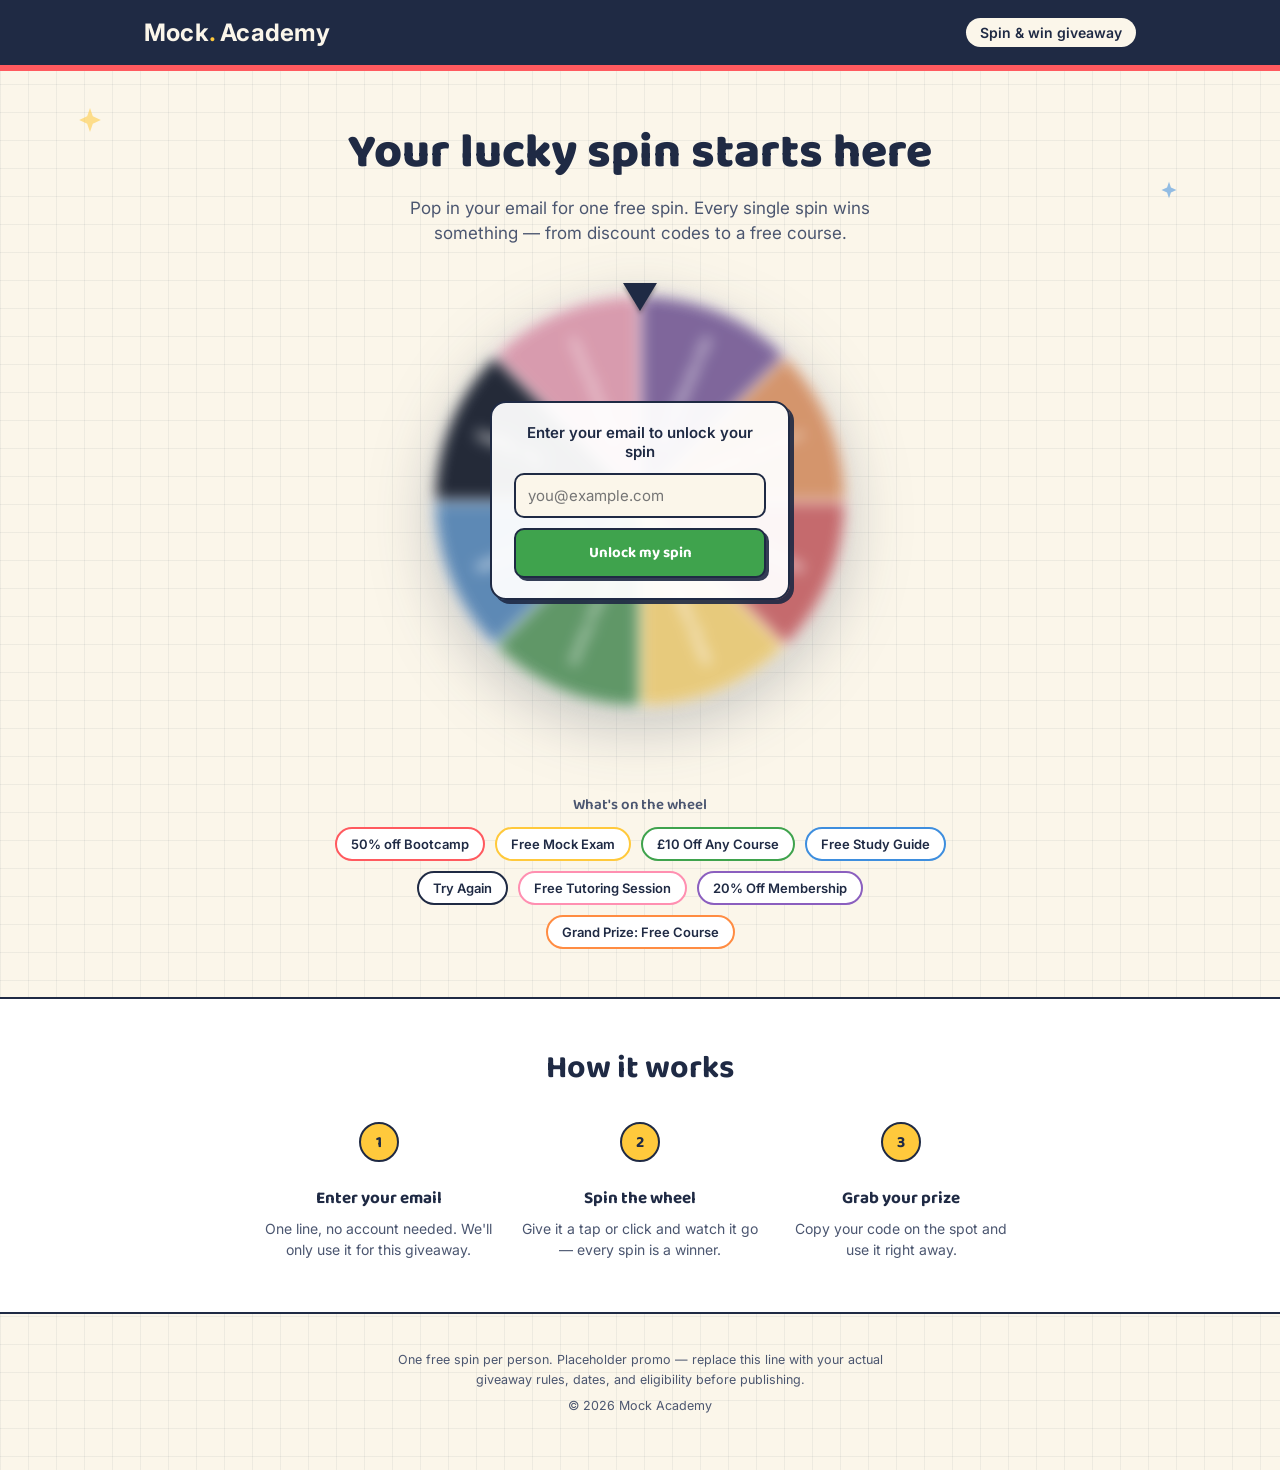
==== index.html @ 48d700a2 "rename" ====
<!DOCTYPE html>
<html lang="en">
<head>
<meta charset="UTF-8">
<meta name="viewport" content="width=device-width, initial-scale=1.0">
<title>Mock Academy — Spin & Win</title>

<!--
  ============================================================
  EDIT ME FIRST — quick customization guide
  ============================================================
  1. PRIZES array (in the <script> near the bottom): change label,
     weight (higher = more likely), and code for each wedge.
     Keep it at 6-10 prizes for a readable wheel.
  2. Colors: edit the CSS variables in :root below.
  3. Copy: header wordmark, hero heading/subheading, "how it
     works" steps, and footer fine print are all plain text —
     find/replace freely.
  4. Lead capture: this page collects an email in-browser only.
     Nothing is sent or saved anywhere yet. To actually receive
     entries, point the "Unlock My Spin" button at a real form
     handler — e.g. a WordPress form plugin (WPForms/Gravity
     Forms), a Zapier/Make webhook, or a Mailchimp/Google Sheets
     integration. Search for "TODO: connect real form handler"
     below.
  5. To embed in WordPress: paste this whole file into a
     "Custom HTML" block, or use it as a full page template.
  ============================================================
-->

<link rel="preconnect" href="https://fonts.googleapis.com">
<link rel="preconnect" href="https://fonts.gstatic.com" crossorigin>
<link href="https://fonts.googleapis.com/css2?family=Baloo+2:wght@500;600;700;800&family=Inter:wght@400;500;600;700&display=swap" rel="stylesheet">

<style>
  :root{
    --paper: #FBF6EA;
    --paper-line: rgba(31,42,68,0.06);
    --ink: #1F2A44;
    --ink-soft: #4B5670;
    --coral: #FF5A5F;
    --yellow: #FFC93C;
    --green: #3FA34D;
    --blue: #3E8EDE;
    --pink: #FF8FB1;
    --purple: #8B5FBF;
    --orange: #FF8C42;
    --teal: #2FB6A5;
    --white: #FFFFFF;
    --shadow-hard: 4px 4px 0 rgba(31,42,68,0.9);
    --radius-lg: 28px;
    --radius-md: 16px;
  }

  *{ box-sizing:border-box; }

  html{ scroll-behavior:smooth; }

  body{
    margin:0;
    font-family:'Inter', sans-serif;
    color:var(--ink);
    background-color:var(--paper);
    background-image:
      linear-gradient(var(--paper-line) 1px, transparent 1px),
      linear-gradient(90deg, var(--paper-line) 1px, transparent 1px);
    background-size: 28px 28px;
    -webkit-font-smoothing:antialiased;
  }

  h1,h2,h3, .display{
    font-family:'Baloo 2', sans-serif;
    margin:0;
    line-height:1.1;
  }

  p{ margin:0; }

  a{ color:inherit; }

  button{ font-family:inherit; cursor:pointer; }

  :focus-visible{
    outline: 3px solid var(--blue);
    outline-offset: 3px;
  }

  .container{
    max-width:1040px;
    margin:0 auto;
    padding:0 24px;
  }

  /* ---------- Header ---------- */
  .site-header{
    background:var(--ink);
    color:var(--paper);
    padding:18px 0;
    border-bottom:6px solid var(--coral);
  }
  .site-header .container{
    display:flex;
    align-items:center;
    justify-content:space-between;
    gap:16px;
    flex-wrap:wrap;
  }
  .wordmark{
    font-size:24px;
    font-weight:700;
    letter-spacing:0.2px;
  }
  .wordmark span{ color:var(--yellow); }
  .tag-pill{
    background:var(--paper);
    color:var(--ink);
    font-size:14px;
    font-weight:600;
    padding:6px 14px;
    border-radius:999px;
  }

  /* ---------- Hero ---------- */
  .hero{
    padding:56px 0 40px;
    text-align:center;
    position:relative;
  }
  .hero h1{
    font-size:clamp(30px, 5vw, 48px);
    font-weight:800;
    max-width:640px;
    margin:0 auto;
  }
  .hero .sub{
    max-width:480px;
    margin:16px auto 0;
    font-size:17px;
    color:var(--ink-soft);
    line-height:1.5;
  }

  .doodle{
    position:absolute;
    opacity:0.55;
    pointer-events:none;
  }
  .doodle.star-1{ top:36px; left:6%; width:26px; }
  .doodle.star-2{ top:110px; right:8%; width:18px; }

  /* ---------- Wheel ---------- */
  .wheel-stage{
    margin:44px auto 0;
    position:relative;
    width:min(420px, 90vw);
  }
  .wheel-wrap{
    position:relative;
    width:100%;
    aspect-ratio:1/1;
    margin:0 auto;
    filter:drop-shadow(0 18px 30px rgba(31,42,68,0.25));
  }
  .wheel-wrap canvas{
    width:100%;
    height:100%;
    display:block;
    border-radius:50%;
    transition:filter 0.35s ease;
  }
  .wheel-wrap.locked canvas{
    filter:blur(7px) saturate(0.55);
  }

  .pointer{
    position:absolute;
    top:-8px;
    left:50%;
    width:0;
    height:0;
    transform:translateX(-50%);
    border-left:17px solid transparent;
    border-right:17px solid transparent;
    border-top:28px solid var(--ink);
    filter:drop-shadow(0 3px 2px rgba(0,0,0,0.3));
    z-index:6;
  }

  .spin-btn{
    position:absolute;
    top:50%;
    left:50%;
    transform:translate(-50%,-50%);
    width:84px;
    height:84px;
    border-radius:50%;
    background:var(--coral);
    color:var(--white);
    border:4px solid var(--paper);
    box-shadow:0 0 0 3px var(--ink);
    font-family:'Baloo 2', sans-serif;
    font-weight:700;
    font-size:17px;
    letter-spacing:0.4px;
    display:none;
    align-items:center;
    justify-content:center;
    z-index:4;
    transition:transform 0.15s ease, background 0.15s ease;
  }
  .spin-btn.visible{ display:flex; }
  .spin-btn:hover:not(:disabled){ transform:translate(-50%,-50%) scale(1.05); }
  .spin-btn:active:not(:disabled){ transform:translate(-50%,-50%) scale(0.96); }
  .spin-btn:disabled{ background:var(--ink-soft); cursor:not-allowed; }

  .gate-overlay{
    position:absolute;
    inset:0;
    display:flex;
    align-items:center;
    justify-content:center;
    z-index:5;
  }
  .gate-card{
    background:rgba(255,255,255,0.94);
    border:2px solid var(--ink);
    border-radius:var(--radius-md);
    box-shadow:var(--shadow-hard);
    padding:20px 22px;
    width:min(300px, 78%);
    text-align:center;
  }
  .gate-card p{
    font-size:15px;
    font-weight:600;
    margin-bottom:12px;
  }
  .gate-form{
    display:flex;
    flex-direction:column;
    gap:10px;
  }
  .gate-form input{
    font-family:'Inter', sans-serif;
    font-size:15px;
    padding:11px 12px;
    border-radius:10px;
    border:2px solid var(--ink);
    background:var(--paper);
  }
  .gate-form button{
    font-family:'Baloo 2', sans-serif;
    font-size:15px;
    font-weight:700;
    padding:11px 12px;
    border-radius:10px;
    border:2px solid var(--ink);
    background:var(--green);
    color:var(--white);
    box-shadow:3px 3px 0 rgba(31,42,68,0.9);
    transition:transform 0.12s ease;
  }
  .gate-form button:hover{ transform:translateY(-1px); }
  .gate-form button:active{ transform:translateY(1px); box-shadow:1px 1px 0 rgba(31,42,68,0.9); }
  .gate-error{
    color:var(--coral);
    font-size:13px;
    font-weight:600;
    margin-top:8px;
  }

  .spin-hint{
    text-align:center;
    margin-top:18px;
    font-size:14px;
    color:var(--ink-soft);
    min-height:20px;
  }

  /* ---------- Prize chips ---------- */
  .prizes-preview{
    padding:8px 0 48px;
    text-align:center;
  }
  .prizes-preview h3{
    font-size:15px;
    font-weight:600;
    color:var(--ink-soft);
    margin-bottom:14px;
  }
  .chip-row{
    display:flex;
    flex-wrap:wrap;
    gap:10px;
    justify-content:center;
    max-width:640px;
    margin:0 auto;
  }
  .chip{
    font-size:13px;
    font-weight:600;
    padding:7px 14px;
    border-radius:999px;
    border:2px solid var(--ink);
    background:var(--white);
  }

  /* ---------- How it works ---------- */
  .how{
    background:var(--white);
    border-top:2px solid var(--ink);
    border-bottom:2px solid var(--ink);
    padding:52px 0;
  }
  .how h2{
    text-align:center;
    font-size:clamp(24px,3.4vw,32px);
    margin-bottom:36px;
  }
  .steps{
    list-style:none;
    margin:0 auto;
    padding:0;
    max-width:760px;
    display:grid;
    grid-template-columns:repeat(3, 1fr);
    gap:24px;
  }
  .steps li{
    text-align:center;
  }
  .step-num{
    width:40px;
    height:40px;
    border-radius:50%;
    background:var(--yellow);
    border:2px solid var(--ink);
    display:flex;
    align-items:center;
    justify-content:center;
    font-family:'Baloo 2', sans-serif;
    font-weight:700;
    margin:0 auto 12px;
  }
  .steps h4{
    font-family:'Baloo 2', sans-serif;
    font-size:17px;
    margin-bottom:6px;
  }
  .steps p{
    font-size:14px;
    color:var(--ink-soft);
    line-height:1.5;
  }

  /* ---------- Footer ---------- */
  footer{
    padding:36px 0 48px;
    text-align:center;
  }
  footer p{
    font-size:12.5px;
    color:var(--ink-soft);
    max-width:520px;
    margin:0 auto 6px;
    line-height:1.6;
  }

  /* ---------- Result modal ---------- */
  .modal-overlay{
    position:fixed;
    inset:0;
    background:rgba(31,42,68,0.55);
    backdrop-filter:blur(3px);
    display:none;
    align-items:center;
    justify-content:center;
    z-index:50;
    padding:20px;
  }
  .modal-overlay.open{ display:flex; }
  .modal-card{
    position:relative;
    background:var(--paper);
    border:2px solid var(--ink);
    border-radius:var(--radius-lg);
    box-shadow:var(--shadow-hard);
    max-width:380px;
    width:100%;
    padding:32px 26px 28px;
    text-align:center;
    overflow:hidden;
  }
  .modal-close{
    position:absolute;
    top:12px;
    right:14px;
    background:none;
    border:none;
    font-size:20px;
    font-weight:700;
    color:var(--ink-soft);
    line-height:1;
    padding:4px;
  }
  .modal-kicker{
    font-size:14px;
    font-weight:600;
    color:var(--ink-soft);
    margin-bottom:6px;
  }
  .modal-card h3{
    font-size:26px;
    margin-bottom:14px;
  }
  .ticket{
    border:2px dashed var(--ink);
    border-radius:12px;
    padding:12px 10px;
    margin:0 auto 18px;
    background:var(--white);
    max-width:220px;
  }
  .ticket .code{
    font-family:'Baloo 2', sans-serif;
    font-size:20px;
    font-weight:700;
    letter-spacing:1px;
  }
  .modal-cta{
    font-family:'Baloo 2', sans-serif;
    font-weight:700;
    font-size:15px;
    padding:12px 20px;
    border-radius:10px;
    border:2px solid var(--ink);
    background:var(--coral);
    color:var(--white);
    box-shadow:3px 3px 0 rgba(31,42,68,0.9);
    width:100%;
  }
  .modal-cta:active{ transform:translateY(1px); box-shadow:1px 1px 0 rgba(31,42,68,0.9); }
  .modal-fine{
    font-size:12px;
    color:var(--ink-soft);
    margin-top:12px;
    line-height:1.5;
  }
  #confettiCanvas{
    position:absolute;
    inset:0;
    pointer-events:none;
  }

  @media (max-width:560px){
    .steps{ grid-template-columns:1fr; gap:26px; }
  }

  @media (prefers-reduced-motion: reduce){
    html{ scroll-behavior:auto; }
  }
</style>
</head>
<body>

<header class="site-header">
  <div class="container">
    <div class="wordmark">Mock<span>.</span> Academy</div>
    <div class="tag-pill">Spin &amp; win giveaway</div>
  </div>
</header>

<main>
  <section class="hero">
    <svg class="doodle star-1" viewBox="0 0 24 24" fill="none"><path d="M12 1l2.6 7.6L22 12l-7.4 3.4L12 23l-2.6-7.6L2 12l7.4-3.4L12 1z" fill="#FFC93C"/></svg>
    <svg class="doodle star-2" viewBox="0 0 24 24" fill="none"><path d="M12 1l2.6 7.6L22 12l-7.4 3.4L12 23l-2.6-7.6L2 12l7.4-3.4L12 1z" fill="#3E8EDE"/></svg>

    <div class="container">
      <h1>Your lucky spin starts here</h1>
      <p class="sub">Pop in your email for one free spin. Every single spin wins something — from discount codes to a free course.</p>

      <div class="wheel-stage">
        <div class="wheel-wrap locked" id="wheelWrap">
          <canvas id="wheel" aria-label="Prize wheel"></canvas>
          <div class="pointer" aria-hidden="true"></div>
          <button class="spin-btn" id="spinBtn" disabled>Spin</button>

          <div class="gate-overlay" id="gateOverlay">
            <div class="gate-card">
              <p>Enter your email to unlock your spin</p>
              <div class="gate-form">
                <label for="emailInput" class="sr-only" style="position:absolute;left:-9999px;">Email address</label>
                <input id="emailInput" type="email" placeholder="you@example.com" autocomplete="email">
                <button id="unlockBtn" type="button">Unlock my spin</button>
              </div>
              <p class="gate-error" id="gateError" hidden>Please enter a valid email address.</p>
            </div>
          </div>
        </div>
        <p class="spin-hint" id="spinHint"></p>
      </div>
    </div>
  </section>

  <section class="prizes-preview">
    <div class="container">
      <h3>What's on the wheel</h3>
      <div class="chip-row" id="chipRow"></div>
    </div>
  </section>

  <section class="how">
    <div class="container">
      <h2>How it works</h2>
      <ol class="steps">
        <li>
          <div class="step-num">1</div>
          <h4>Enter your email</h4>
          <p>One line, no account needed. We'll only use it for this giveaway.</p>
        </li>
        <li>
          <div class="step-num">2</div>
          <h4>Spin the wheel</h4>
          <p>Give it a tap or click and watch it go — every spin is a winner.</p>
        </li>
        <li>
          <div class="step-num">3</div>
          <h4>Grab your prize</h4>
          <p>Copy your code on the spot and use it right away.</p>
        </li>
      </ol>
    </div>
  </section>

  <footer>
    <p>One free spin per person. Placeholder promo — replace this line with your actual giveaway rules, dates, and eligibility before publishing.</p>
    <p>&copy; <span id="year"></span> Mock Academy</p>
  </footer>
</main>

<div class="modal-overlay" id="modalOverlay">
  <div class="modal-card">
    <canvas id="confettiCanvas"></canvas>
    <button class="modal-close" id="modalClose" aria-label="Close">&times;</button>
    <p class="modal-kicker" id="modalKicker">You landed on</p>
    <h3 id="modalPrize">Prize name</h3>
    <div class="ticket" id="ticket">
      <div class="code" id="modalCode">CODE</div>
    </div>
    <button class="modal-cta" id="modalCta">Copy my code</button>
    <p class="modal-fine">This is a demo page — codes aren't emailed anywhere yet. Connect the form to your real system to fulfill prizes.</p>
  </div>
</div>

<script>
(function(){
  "use strict";

  /* ============================================================
     PRIZE CONFIG — edit labels / weight (higher = more common) / code
     ============================================================ */
  var PRIZES = [
    { label:"50% off Bootcamp", weight:2,  code:"MOCK50",  color:"#FF5A5F" },
    { label:"Free Mock Exam",   weight:6,  code:"MOCKEXAM",color:"#FFC93C" },
    { label:"£10 Off Any Course", weight:6, code:"MOCK10", color:"#3FA34D" },
    { label:"Free Study Guide", weight:8,  code:"MOCKGUIDE",color:"#3E8EDE" },
    { label:"Try Again",        weight:10, code:null,      color:"#1F2A44" },
    { label:"Free Tutoring Session", weight:3, code:"MOCKTUTOR", color:"#FF8FB1" },
    { label:"20% Off Membership", weight:6, code:"MOCK20", color:"#8B5FBF" },
    { label:"Grand Prize: Free Course", weight:1, code:"MOCKGRAND", color:"#FF8C42" }
  ];

  var wheelWrap = document.getElementById('wheelWrap');
  var canvas = document.getElementById('wheel');
  var ctx = canvas.getContext('2d');
  var spinBtn = document.getElementById('spinBtn');
  var gateOverlay = document.getElementById('gateOverlay');
  var emailInput = document.getElementById('emailInput');
  var unlockBtn = document.getElementById('unlockBtn');
  var gateError = document.getElementById('gateError');
  var spinHint = document.getElementById('spinHint');
  var chipRow = document.getElementById('chipRow');
  var modalOverlay = document.getElementById('modalOverlay');
  var modalPrize = document.getElementById('modalPrize');
  var modalKicker = document.getElementById('modalKicker');
  var modalCode = document.getElementById('modalCode');
  var ticket = document.getElementById('ticket');
  var modalCta = document.getElementById('modalCta');
  var modalClose = document.getElementById('modalClose');
  var confettiCanvas = document.getElementById('confettiCanvas');
  var confettiCtx = confettiCanvas.getContext('2d');

  document.getElementById('year').textContent = new Date().getFullYear();

  var reduceMotion = window.matchMedia('(prefers-reduced-motion: reduce)').matches;

  var dpr = Math.max(1, window.devicePixelRatio || 1);
  var displaySize = 400;
  var rotation = 0;         // ever-increasing, radians
  var hasSpun = false;
  var spinning = false;

  /* ---------- prize chips ---------- */
  PRIZES.forEach(function(p){
    var chip = document.createElement('span');
    chip.className = 'chip';
    chip.style.borderColor = p.color;
    chip.textContent = p.label;
    chipRow.appendChild(chip);
  });

  /* ---------- canvas sizing ---------- */
  function resizeCanvas(){
    displaySize = wheelWrap.clientWidth || 400;
    canvas.width = displaySize * dpr;
    canvas.height = displaySize * dpr;
    ctx.setTransform(dpr, 0, 0, dpr, 0, 0);
    drawWheel(rotation);
  }

  var resizeTimer;
  window.addEventListener('resize', function(){
    clearTimeout(resizeTimer);
    resizeTimer = setTimeout(resizeCanvas, 120);
  });

  /* ---------- fit text to segment ---------- */
  function fitFontSize(text, maxWidth, baseSize){
    var size = baseSize;
    ctx.font = "700 " + size + "px 'Baloo 2', sans-serif";
    while (ctx.measureText(text).width > maxWidth && size > 10){
      size -= 1;
      ctx.font = "700 " + size + "px 'Baloo 2', sans-serif";
    }
    return size;
  }

  /* ---------- draw wheel ---------- */
  function drawWheel(rot){
    var cx = displaySize / 2;
    var cy = displaySize / 2;
    var radius = displaySize / 2 - 4;
    var segAngle = (Math.PI * 2) / PRIZES.length;

    ctx.clearRect(0, 0, displaySize, displaySize);
    ctx.save();
    ctx.translate(cx, cy);
    ctx.rotate(rot);

    PRIZES.forEach(function(p, i){
      var start = i * segAngle;
      var end = start + segAngle;

      ctx.beginPath();
      ctx.moveTo(0, 0);
      ctx.arc(0, 0, radius, start, end);
      ctx.closePath();
      ctx.fillStyle = p.color;
      ctx.fill();
      ctx.strokeStyle = 'rgba(255,255,255,0.92)';
      ctx.lineWidth = 3;
      ctx.stroke();

      ctx.save();
      ctx.rotate(start + segAngle / 2);
      ctx.textAlign = 'right';
      ctx.textBaseline = 'middle';
      ctx.fillStyle = '#FFFFFF';
      var maxW = radius * 0.6;
      var fontSize = fitFontSize(p.label, maxW, 16);
      ctx.font = "700 " + fontSize + "px 'Baloo 2', sans-serif";
      ctx.fillText(p.label, radius * 0.86, 0);
      ctx.restore();
    });

    ctx.restore();
  }

  /* ---------- angle helpers ---------- */
  function normalizeAngle(a){
    var twoPi = Math.PI * 2;
    return ((a % twoPi) + twoPi) % twoPi;
  }

  function pickWeightedIndex(){
    var total = PRIZES.reduce(function(sum, p){ return sum + p.weight; }, 0);
    var r = Math.random() * total;
    var acc = 0;
    for (var i = 0; i < PRIZES.length; i++){
      acc += PRIZES[i].weight;
      if (r <= acc) return i;
    }
    return PRIZES.length - 1;
  }

  function easeOutQuint(t){
    return 1 - Math.pow(1 - t, 5);
  }

  /* ---------- spin ---------- */
  function spin(){
    if (spinning || hasSpun) return;
    spinning = true;

    var targetIndex = pickWeightedIndex();
    var segAngle = (Math.PI * 2) / PRIZES.length;
    var jitter = (Math.random() - 0.5) * segAngle * 0.6;
    var desired = normalizeAngle(-Math.PI / 2 - (targetIndex + 0.5) * segAngle + jitter);
    var currentMod = normalizeAngle(rotation);
    var delta = normalizeAngle(desired - currentMod);
    var extraSpins = 6 + Math.floor(Math.random() * 3);
    var totalDelta = delta + extraSpins * Math.PI * 2;

    var startRotation = rotation;
    var endRotation = rotation + totalDelta;
    var duration = reduceMotion ? 400 : 5200;
    var startTime = null;

    function frame(ts){
      if (startTime === null) startTime = ts;
      var elapsed = ts - startTime;
      var t = Math.min(1, elapsed / duration);
      var eased = easeOutQuint(t);
      rotation = startRotation + (endRotation - startRotation) * eased;
      drawWheel(rotation);
      if (t < 1){
        requestAnimationFrame(frame);
      } else {
        rotation = endRotation;
        drawWheel(rotation);
        spinning = false;
        hasSpun = true;
        onSpinComplete(PRIZES[targetIndex]);
      }
    }
    requestAnimationFrame(frame);
  }

  spinBtn.addEventListener('click', spin);

  /* ---------- email gate ----------
     TODO: connect real form handler.
     Swap the code below for a real submit to your WordPress form
     plugin, Zapier/Make webhook, or email tool. Right now this
     only checks the format and unlocks the wheel — it does not
     store or send the email anywhere. */
  function isValidEmail(value){
    return /^[^\s@]+@[^\s@]+\.[^\s@]+$/.test(value);
  }

  unlockBtn.addEventListener('click', function(){
    var value = emailInput.value.trim();
    if (!isValidEmail(value)){
      gateError.hidden = false;
      emailInput.focus();
      return;
    }
    gateError.hidden = true;
    gateOverlay.style.transition = 'opacity 0.3s ease';
    gateOverlay.style.opacity = '0';
    setTimeout(function(){ gateOverlay.style.display = 'none'; }, 300);
    wheelWrap.classList.remove('locked');
    spinBtn.disabled = false;
    spinBtn.classList.add('visible');
    spinHint.textContent = 'Tap the wheel to spin!';
  });

  emailInput.addEventListener('keydown', function(e){
    if (e.key === 'Enter') unlockBtn.click();
  });

  /* ---------- result modal ---------- */
  function onSpinComplete(prize){
    var isWin = !!prize.code;
    modalKicker.textContent = isWin ? "You landed on" : "So close!";
    modalPrize.textContent = prize.label;

    if (isWin){
      ticket.style.display = 'block';
      modalCode.textContent = prize.code;
      modalCta.textContent = 'Copy my code';
      modalCta.onclick = function(){
        if (navigator.clipboard){
          navigator.clipboard.writeText(prize.code).then(function(){
            modalCta.textContent = 'Copied!';
            setTimeout(function(){ modalCta.textContent = 'Copy my code'; }, 1600);
          });
        }
      };
    } else {
      ticket.style.display = 'none';
      modalCta.textContent = 'Okay, got it';
      modalCta.onclick = closeModal;
    }

    modalOverlay.classList.add('open');
    spinHint.textContent = "You've used your free spin. Thanks for playing!";
    if (isWin && !reduceMotion) launchConfetti();
  }

  function closeModal(){
    modalOverlay.classList.remove('open');
  }
  modalClose.addEventListener('click', closeModal);
  modalOverlay.addEventListener('click', function(e){
    if (e.target === modalOverlay) closeModal();
  });
  document.addEventListener('keydown', function(e){
    if (e.key === 'Escape') closeModal();
  });

  /* ---------- confetti ---------- */
  function launchConfetti(){
    var rect = modalOverlay.querySelector('.modal-card').getBoundingClientRect();
    confettiCanvas.width = rect.width * dpr;
    confettiCanvas.height = rect.height * dpr;
    confettiCanvas.style.width = rect.width + 'px';
    confettiCanvas.style.height = rect.height + 'px';
    confettiCtx.setTransform(dpr, 0, 0, dpr, 0, 0);

    var colors = ['#FF5A5F', '#FFC93C', '#3FA34D', '#3E8EDE', '#8B5FBF'];
    var particles = [];
    var count = 60;
    for (var i = 0; i < count; i++){
      particles.push({
        x: rect.width / 2,
        y: 20,
        vx: (Math.random() - 0.5) * 6,
        vy: Math.random() * -4 - 2,
        size: Math.random() * 6 + 4,
        color: colors[Math.floor(Math.random() * colors.length)],
        rotation: Math.random() * Math.PI * 2,
        vr: (Math.random() - 0.5) * 0.3,
        gravity: 0.15 + Math.random() * 0.08
      });
    }

    var start = null;
    var confettiDuration = 1600;
    function frame(ts){
      if (start === null) start = ts;
      var elapsed = ts - start;
      confettiCtx.clearRect(0, 0, rect.width, rect.height);
      particles.forEach(function(p){
        p.vy += p.gravity;
        p.x += p.vx;
        p.y += p.vy;
        p.rotation += p.vr;
        confettiCtx.save();
        confettiCtx.translate(p.x, p.y);
        confettiCtx.rotate(p.rotation);
        confettiCtx.fillStyle = p.color;
        confettiCtx.fillRect(-p.size / 2, -p.size / 2, p.size, p.size * 0.6);
        confettiCtx.restore();
      });
      if (elapsed < confettiDuration){
        requestAnimationFrame(frame);
      } else {
        confettiCtx.clearRect(0, 0, rect.width, rect.height);
      }
    }
    requestAnimationFrame(frame);
  }

  /* ---------- init ---------- */
  resizeCanvas();
})();
</script>

</body>
</html>
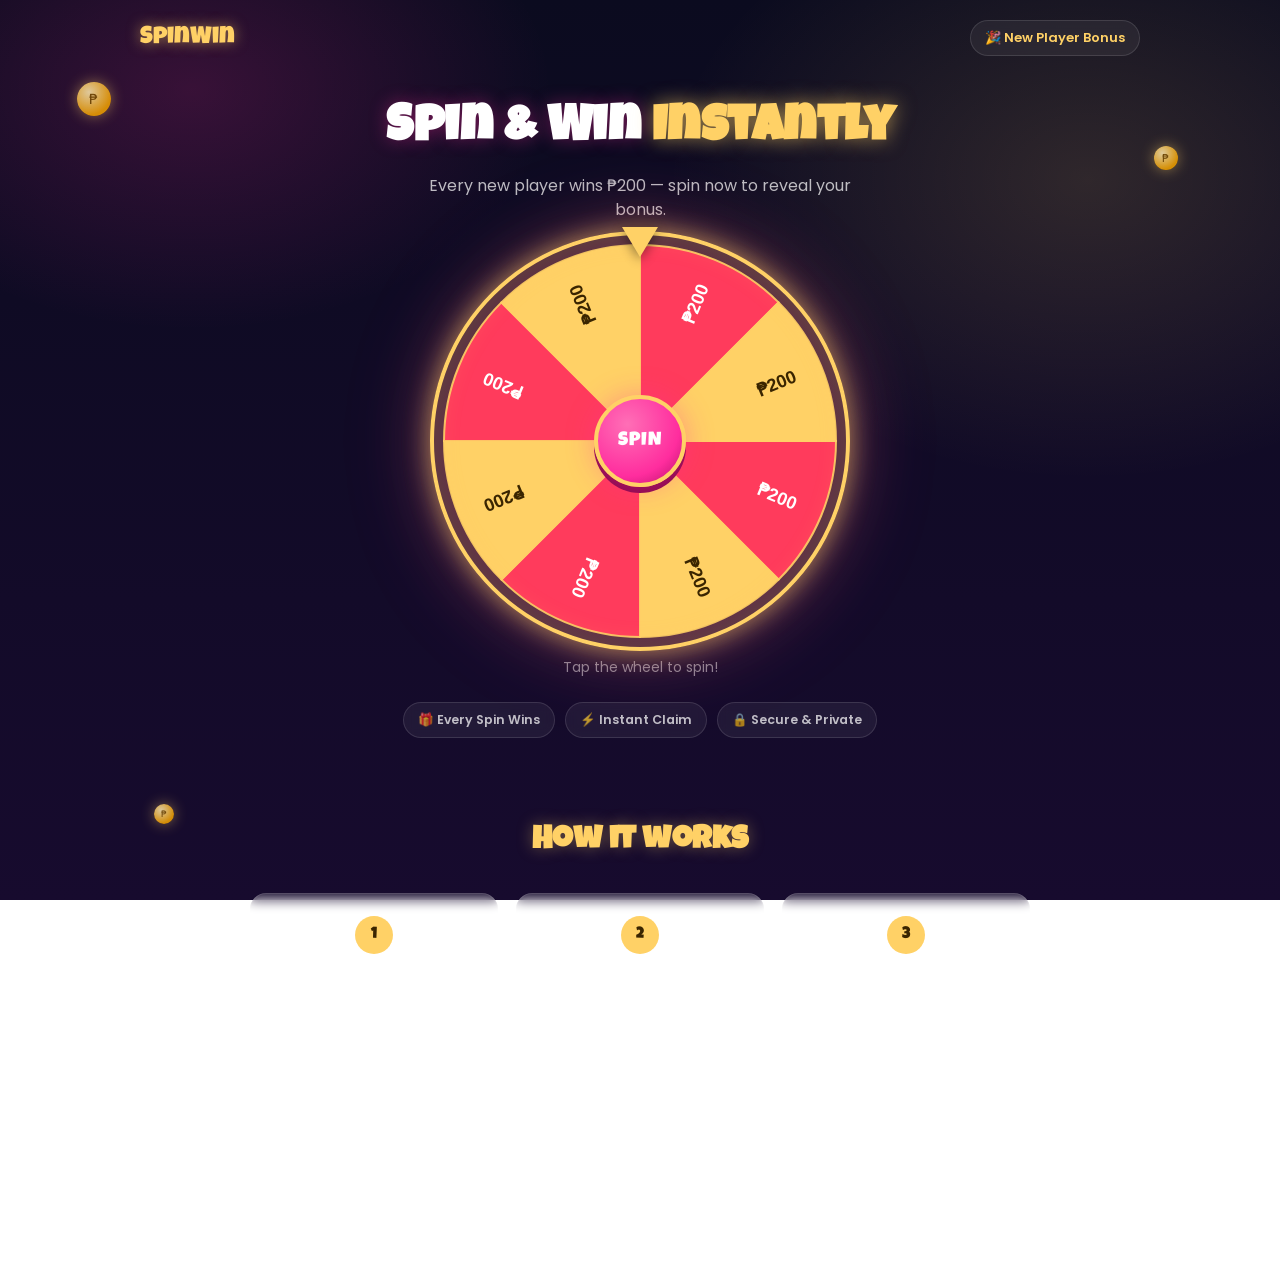
==== commit 0f770279: "whole template change" ====
--- a/index.html
+++ b/index.html
@@ -3,509 +3,56 @@
 <head>
 <meta charset="UTF-8">
 <meta name="viewport" content="width=device-width, initial-scale=1.0">
-<title>Mock Academy — Spin & Win</title>
+<title>Spin & Win — ₱200 Welcome Bonus</title>
 
 <!--
   ============================================================
-  EDIT ME FIRST — quick customization guide
-  ============================================================
-  1. PRIZES array (in the <script> near the bottom): change label,
-     weight (higher = more likely), and code for each wedge.
-     Keep it at 6-10 prizes for a readable wheel.
-  2. Colors: edit the CSS variables in :root below.
-  3. Copy: header wordmark, hero heading/subheading, "how it
-     works" steps, and footer fine print are all plain text —
-     find/replace freely.
-  4. Lead capture: this page collects an email in-browser only.
-     Nothing is sent or saved anywhere yet. To actually receive
-     entries, point the "Unlock My Spin" button at a real form
-     handler — e.g. a WordPress form plugin (WPForms/Gravity
-     Forms), a Zapier/Make webhook, or a Mailchimp/Google Sheets
-     integration. Search for "TODO: connect real form handler"
-     below.
-  5. To embed in WordPress: paste this whole file into a
-     "Custom HTML" block, or use it as a full page template.
+  Three files: index.html (this file), style.css, script.js
+  All settings you'll actually want to change — redirect URL,
+  prize amount, button text, headline copy — live in one place
+  at the top of script.js, in the CONFIG object.
   ============================================================
 -->
 
 <link rel="preconnect" href="https://fonts.googleapis.com">
 <link rel="preconnect" href="https://fonts.gstatic.com" crossorigin>
-<link href="https://fonts.googleapis.com/css2?family=Baloo+2:wght@500;600;700;800&family=Inter:wght@400;500;600;700&display=swap" rel="stylesheet">
-
-<style>
-  :root{
-    --paper: #FBF6EA;
-    --paper-line: rgba(31,42,68,0.06);
-    --ink: #1F2A44;
-    --ink-soft: #4B5670;
-    --coral: #FF5A5F;
-    --yellow: #FFC93C;
-    --green: #3FA34D;
-    --blue: #3E8EDE;
-    --pink: #FF8FB1;
-    --purple: #8B5FBF;
-    --orange: #FF8C42;
-    --teal: #2FB6A5;
-    --white: #FFFFFF;
-    --shadow-hard: 4px 4px 0 rgba(31,42,68,0.9);
-    --radius-lg: 28px;
-    --radius-md: 16px;
-  }
-
-  *{ box-sizing:border-box; }
-
-  html{ scroll-behavior:smooth; }
-
-  body{
-    margin:0;
-    font-family:'Inter', sans-serif;
-    color:var(--ink);
-    background-color:var(--paper);
-    background-image:
-      linear-gradient(var(--paper-line) 1px, transparent 1px),
-      linear-gradient(90deg, var(--paper-line) 1px, transparent 1px);
-    background-size: 28px 28px;
-    -webkit-font-smoothing:antialiased;
-  }
-
-  h1,h2,h3, .display{
-    font-family:'Baloo 2', sans-serif;
-    margin:0;
-    line-height:1.1;
-  }
-
-  p{ margin:0; }
-
-  a{ color:inherit; }
-
-  button{ font-family:inherit; cursor:pointer; }
-
-  :focus-visible{
-    outline: 3px solid var(--blue);
-    outline-offset: 3px;
-  }
-
-  .container{
-    max-width:1040px;
-    margin:0 auto;
-    padding:0 24px;
-  }
-
-  /* ---------- Header ---------- */
-  .site-header{
-    background:var(--ink);
-    color:var(--paper);
-    padding:18px 0;
-    border-bottom:6px solid var(--coral);
-  }
-  .site-header .container{
-    display:flex;
-    align-items:center;
-    justify-content:space-between;
-    gap:16px;
-    flex-wrap:wrap;
-  }
-  .wordmark{
-    font-size:24px;
-    font-weight:700;
-    letter-spacing:0.2px;
-  }
-  .wordmark span{ color:var(--yellow); }
-  .tag-pill{
-    background:var(--paper);
-    color:var(--ink);
-    font-size:14px;
-    font-weight:600;
-    padding:6px 14px;
-    border-radius:999px;
-  }
-
-  /* ---------- Hero ---------- */
-  .hero{
-    padding:56px 0 40px;
-    text-align:center;
-    position:relative;
-  }
-  .hero h1{
-    font-size:clamp(30px, 5vw, 48px);
-    font-weight:800;
-    max-width:640px;
-    margin:0 auto;
-  }
-  .hero .sub{
-    max-width:480px;
-    margin:16px auto 0;
-    font-size:17px;
-    color:var(--ink-soft);
-    line-height:1.5;
-  }
-
-  .doodle{
-    position:absolute;
-    opacity:0.55;
-    pointer-events:none;
-  }
-  .doodle.star-1{ top:36px; left:6%; width:26px; }
-  .doodle.star-2{ top:110px; right:8%; width:18px; }
-
-  /* ---------- Wheel ---------- */
-  .wheel-stage{
-    margin:44px auto 0;
-    position:relative;
-    width:min(420px, 90vw);
-  }
-  .wheel-wrap{
-    position:relative;
-    width:100%;
-    aspect-ratio:1/1;
-    margin:0 auto;
-    filter:drop-shadow(0 18px 30px rgba(31,42,68,0.25));
-  }
-  .wheel-wrap canvas{
-    width:100%;
-    height:100%;
-    display:block;
-    border-radius:50%;
-    transition:filter 0.35s ease;
-  }
-  .wheel-wrap.locked canvas{
-    filter:blur(7px) saturate(0.55);
-  }
-
-  .pointer{
-    position:absolute;
-    top:-8px;
-    left:50%;
-    width:0;
-    height:0;
-    transform:translateX(-50%);
-    border-left:17px solid transparent;
-    border-right:17px solid transparent;
-    border-top:28px solid var(--ink);
-    filter:drop-shadow(0 3px 2px rgba(0,0,0,0.3));
-    z-index:6;
-  }
-
-  .spin-btn{
-    position:absolute;
-    top:50%;
-    left:50%;
-    transform:translate(-50%,-50%);
-    width:84px;
-    height:84px;
-    border-radius:50%;
-    background:var(--coral);
-    color:var(--white);
-    border:4px solid var(--paper);
-    box-shadow:0 0 0 3px var(--ink);
-    font-family:'Baloo 2', sans-serif;
-    font-weight:700;
-    font-size:17px;
-    letter-spacing:0.4px;
-    display:none;
-    align-items:center;
-    justify-content:center;
-    z-index:4;
-    transition:transform 0.15s ease, background 0.15s ease;
-  }
-  .spin-btn.visible{ display:flex; }
-  .spin-btn:hover:not(:disabled){ transform:translate(-50%,-50%) scale(1.05); }
-  .spin-btn:active:not(:disabled){ transform:translate(-50%,-50%) scale(0.96); }
-  .spin-btn:disabled{ background:var(--ink-soft); cursor:not-allowed; }
-
-  .gate-overlay{
-    position:absolute;
-    inset:0;
-    display:flex;
-    align-items:center;
-    justify-content:center;
-    z-index:5;
-  }
-  .gate-card{
-    background:rgba(255,255,255,0.94);
-    border:2px solid var(--ink);
-    border-radius:var(--radius-md);
-    box-shadow:var(--shadow-hard);
-    padding:20px 22px;
-    width:min(300px, 78%);
-    text-align:center;
-  }
-  .gate-card p{
-    font-size:15px;
-    font-weight:600;
-    margin-bottom:12px;
-  }
-  .gate-form{
-    display:flex;
-    flex-direction:column;
-    gap:10px;
-  }
-  .gate-form input{
-    font-family:'Inter', sans-serif;
-    font-size:15px;
-    padding:11px 12px;
-    border-radius:10px;
-    border:2px solid var(--ink);
-    background:var(--paper);
-  }
-  .gate-form button{
-    font-family:'Baloo 2', sans-serif;
-    font-size:15px;
-    font-weight:700;
-    padding:11px 12px;
-    border-radius:10px;
-    border:2px solid var(--ink);
-    background:var(--green);
-    color:var(--white);
-    box-shadow:3px 3px 0 rgba(31,42,68,0.9);
-    transition:transform 0.12s ease;
-  }
-  .gate-form button:hover{ transform:translateY(-1px); }
-  .gate-form button:active{ transform:translateY(1px); box-shadow:1px 1px 0 rgba(31,42,68,0.9); }
-  .gate-error{
-    color:var(--coral);
-    font-size:13px;
-    font-weight:600;
-    margin-top:8px;
-  }
-
-  .spin-hint{
-    text-align:center;
-    margin-top:18px;
-    font-size:14px;
-    color:var(--ink-soft);
-    min-height:20px;
-  }
-
-  /* ---------- Prize chips ---------- */
-  .prizes-preview{
-    padding:8px 0 48px;
-    text-align:center;
-  }
-  .prizes-preview h3{
-    font-size:15px;
-    font-weight:600;
-    color:var(--ink-soft);
-    margin-bottom:14px;
-  }
-  .chip-row{
-    display:flex;
-    flex-wrap:wrap;
-    gap:10px;
-    justify-content:center;
-    max-width:640px;
-    margin:0 auto;
-  }
-  .chip{
-    font-size:13px;
-    font-weight:600;
-    padding:7px 14px;
-    border-radius:999px;
-    border:2px solid var(--ink);
-    background:var(--white);
-  }
-
-  /* ---------- How it works ---------- */
-  .how{
-    background:var(--white);
-    border-top:2px solid var(--ink);
-    border-bottom:2px solid var(--ink);
-    padding:52px 0;
-  }
-  .how h2{
-    text-align:center;
-    font-size:clamp(24px,3.4vw,32px);
-    margin-bottom:36px;
-  }
-  .steps{
-    list-style:none;
-    margin:0 auto;
-    padding:0;
-    max-width:760px;
-    display:grid;
-    grid-template-columns:repeat(3, 1fr);
-    gap:24px;
-  }
-  .steps li{
-    text-align:center;
-  }
-  .step-num{
-    width:40px;
-    height:40px;
-    border-radius:50%;
-    background:var(--yellow);
-    border:2px solid var(--ink);
-    display:flex;
-    align-items:center;
-    justify-content:center;
-    font-family:'Baloo 2', sans-serif;
-    font-weight:700;
-    margin:0 auto 12px;
-  }
-  .steps h4{
-    font-family:'Baloo 2', sans-serif;
-    font-size:17px;
-    margin-bottom:6px;
-  }
-  .steps p{
-    font-size:14px;
-    color:var(--ink-soft);
-    line-height:1.5;
-  }
-
-  /* ---------- Footer ---------- */
-  footer{
-    padding:36px 0 48px;
-    text-align:center;
-  }
-  footer p{
-    font-size:12.5px;
-    color:var(--ink-soft);
-    max-width:520px;
-    margin:0 auto 6px;
-    line-height:1.6;
-  }
-
-  /* ---------- Result modal ---------- */
-  .modal-overlay{
-    position:fixed;
-    inset:0;
-    background:rgba(31,42,68,0.55);
-    backdrop-filter:blur(3px);
-    display:none;
-    align-items:center;
-    justify-content:center;
-    z-index:50;
-    padding:20px;
-  }
-  .modal-overlay.open{ display:flex; }
-  .modal-card{
-    position:relative;
-    background:var(--paper);
-    border:2px solid var(--ink);
-    border-radius:var(--radius-lg);
-    box-shadow:var(--shadow-hard);
-    max-width:380px;
-    width:100%;
-    padding:32px 26px 28px;
-    text-align:center;
-    overflow:hidden;
-  }
-  .modal-close{
-    position:absolute;
-    top:12px;
-    right:14px;
-    background:none;
-    border:none;
-    font-size:20px;
-    font-weight:700;
-    color:var(--ink-soft);
-    line-height:1;
-    padding:4px;
-  }
-  .modal-kicker{
-    font-size:14px;
-    font-weight:600;
-    color:var(--ink-soft);
-    margin-bottom:6px;
-  }
-  .modal-card h3{
-    font-size:26px;
-    margin-bottom:14px;
-  }
-  .ticket{
-    border:2px dashed var(--ink);
-    border-radius:12px;
-    padding:12px 10px;
-    margin:0 auto 18px;
-    background:var(--white);
-    max-width:220px;
-  }
-  .ticket .code{
-    font-family:'Baloo 2', sans-serif;
-    font-size:20px;
-    font-weight:700;
-    letter-spacing:1px;
-  }
-  .modal-cta{
-    font-family:'Baloo 2', sans-serif;
-    font-weight:700;
-    font-size:15px;
-    padding:12px 20px;
-    border-radius:10px;
-    border:2px solid var(--ink);
-    background:var(--coral);
-    color:var(--white);
-    box-shadow:3px 3px 0 rgba(31,42,68,0.9);
-    width:100%;
-  }
-  .modal-cta:active{ transform:translateY(1px); box-shadow:1px 1px 0 rgba(31,42,68,0.9); }
-  .modal-fine{
-    font-size:12px;
-    color:var(--ink-soft);
-    margin-top:12px;
-    line-height:1.5;
-  }
-  #confettiCanvas{
-    position:absolute;
-    inset:0;
-    pointer-events:none;
-  }
-
-  @media (max-width:560px){
-    .steps{ grid-template-columns:1fr; gap:26px; }
-  }
-
-  @media (prefers-reduced-motion: reduce){
-    html{ scroll-behavior:auto; }
-  }
-</style>
+<link href="https://fonts.googleapis.com/css2?family=Luckiest+Guy&family=Poppins:wght@400;500;600;700&display=swap" rel="stylesheet">
+<link rel="stylesheet" href="style.css">
 </head>
 <body>
 
 <header class="site-header">
   <div class="container">
-    <div class="wordmark">Mock<span>.</span> Academy</div>
-    <div class="tag-pill">Spin &amp; win giveaway</div>
+    <div class="wordmark">Spin<span>Win</span></div>
+    <div class="badge-pill">🎉 New Player Bonus</div>
   </div>
 </header>
 
 <main>
   <section class="hero">
-    <svg class="doodle star-1" viewBox="0 0 24 24" fill="none"><path d="M12 1l2.6 7.6L22 12l-7.4 3.4L12 23l-2.6-7.6L2 12l7.4-3.4L12 1z" fill="#FFC93C"/></svg>
-    <svg class="doodle star-2" viewBox="0 0 24 24" fill="none"><path d="M12 1l2.6 7.6L22 12l-7.4 3.4L12 23l-2.6-7.6L2 12l7.4-3.4L12 1z" fill="#3E8EDE"/></svg>
+    <div class="coin c1">₱</div>
+    <div class="coin c2">₱</div>
+    <div class="coin c3">₱</div>
 
     <div class="container">
-      <h1>Your lucky spin starts here</h1>
-      <p class="sub">Pop in your email for one free spin. Every single spin wins something — from discount codes to a free course.</p>
+      <h1><span id="heroHeadlinePlain">Spin & Win </span><span class="accent" id="heroHeadlineAccent">Instantly</span></h1>
+      <p class="sub" id="heroSub">Every new player wins ₱200 — spin now to reveal your bonus.</p>
 
       <div class="wheel-stage">
-        <div class="wheel-wrap locked" id="wheelWrap">
+        <div class="wheel-wrap" id="wheelWrap">
+          <div class="wheel-ring" aria-hidden="true"></div>
           <canvas id="wheel" aria-label="Prize wheel"></canvas>
           <div class="pointer" aria-hidden="true"></div>
-          <button class="spin-btn" id="spinBtn" disabled>Spin</button>
+          <button class="spin-btn" id="spinBtn">SPIN</button>
+        </div>
+        <p class="spin-hint" id="spinHint">Tap the wheel to spin!</p>
+      </div>
 
-          <div class="gate-overlay" id="gateOverlay">
-            <div class="gate-card">
-              <p>Enter your email to unlock your spin</p>
-              <div class="gate-form">
-                <label for="emailInput" class="sr-only" style="position:absolute;left:-9999px;">Email address</label>
-                <input id="emailInput" type="email" placeholder="you@example.com" autocomplete="email">
-                <button id="unlockBtn" type="button">Unlock my spin</button>
-              </div>
-              <p class="gate-error" id="gateError" hidden>Please enter a valid email address.</p>
-            </div>
-          </div>
-        </div>
-        <p class="spin-hint" id="spinHint"></p>
+      <div class="trust-row">
+        <span class="trust-chip">🎁 Every Spin Wins</span>
+        <span class="trust-chip">⚡ Instant Claim</span>
+        <span class="trust-chip">🔒 Secure &amp; Private</span>
       </div>
-    </div>
-  </section>
-
-  <section class="prizes-preview">
-    <div class="container">
-      <h3>What's on the wheel</h3>
-      <div class="chip-row" id="chipRow"></div>
     </div>
   </section>
 
@@ -515,26 +62,27 @@
       <ol class="steps">
         <li>
           <div class="step-num">1</div>
-          <h4>Enter your email</h4>
-          <p>One line, no account needed. We'll only use it for this giveaway.</p>
+          <h4>Spin the wheel</h4>
+          <p>One tap, no sign-up needed to play.</p>
         </li>
         <li>
           <div class="step-num">2</div>
-          <h4>Spin the wheel</h4>
-          <p>Give it a tap or click and watch it go — every spin is a winner.</p>
+          <h4>Reveal your bonus</h4>
+          <p>Every spin lands on the same great prize.</p>
         </li>
         <li>
           <div class="step-num">3</div>
-          <h4>Grab your prize</h4>
-          <p>Copy your code on the spot and use it right away.</p>
+          <h4>Claim instantly</h4>
+          <p>Enter your details and you're done.</p>
         </li>
       </ol>
     </div>
   </section>
 
   <footer>
-    <p>One free spin per person. Placeholder promo — replace this line with your actual giveaway rules, dates, and eligibility before publishing.</p>
-    <p>&copy; <span id="year"></span> Mock Academy</p>
+    <p>Placeholder promo — replace with your real terms, license/registration details, and promo dates before publishing.</p>
+    <p>18+ only. Please play responsibly. Terms &amp; Conditions apply.</p>
+    <p>&copy; <span id="year"></span> SpinWin</p>
   </footer>
 </main>
 
@@ -542,330 +90,28 @@
   <div class="modal-card">
     <canvas id="confettiCanvas"></canvas>
     <button class="modal-close" id="modalClose" aria-label="Close">&times;</button>
-    <p class="modal-kicker" id="modalKicker">You landed on</p>
-    <h3 id="modalPrize">Prize name</h3>
-    <div class="ticket" id="ticket">
-      <div class="code" id="modalCode">CODE</div>
-    </div>
-    <button class="modal-cta" id="modalCta">Copy my code</button>
-    <p class="modal-fine">This is a demo page — codes aren't emailed anywhere yet. Connect the form to your real system to fulfill prizes.</p>
+    <p class="modal-kicker" id="modalKicker">Congratulations!</p>
+    <p class="modal-prize" id="modalPrize">₱200</p>
+    <p class="modal-msg" id="modalMessage">You've won a ₱200 Welcome Bonus. Enter your details below to claim it instantly.</p>
+
+    <form class="claim-form" id="claimForm" novalidate>
+      <div>
+        <label for="nameInput">Full name</label>
+        <input id="nameInput" type="text" placeholder="Juan Dela Cruz" autocomplete="name">
+        <p class="field-error" id="nameError"></p>
+      </div>
+      <div>
+        <label for="mobileInput">Mobile number</label>
+        <input id="mobileInput" type="tel" placeholder="09XX XXX XXXX" autocomplete="tel">
+        <p class="field-error" id="mobileError"></p>
+      </div>
+      <button type="submit" class="claim-cta" id="claimBtn">Claim ₱200 Now</button>
+    </form>
+
+    <p class="modal-fine">By claiming this bonus you agree to our Terms &amp; Conditions. 18+ only. Please gamble responsibly.</p>
   </div>
 </div>
 
-<script>
-(function(){
-  "use strict";
-
-  /* ============================================================
-     PRIZE CONFIG — edit labels / weight (higher = more common) / code
-     ============================================================ */
-  var PRIZES = [
-    { label:"50% off Bootcamp", weight:2,  code:"MOCK50",  color:"#FF5A5F" },
-    { label:"Free Mock Exam",   weight:6,  code:"MOCKEXAM",color:"#FFC93C" },
-    { label:"£10 Off Any Course", weight:6, code:"MOCK10", color:"#3FA34D" },
-    { label:"Free Study Guide", weight:8,  code:"MOCKGUIDE",color:"#3E8EDE" },
-    { label:"Try Again",        weight:10, code:null,      color:"#1F2A44" },
-    { label:"Free Tutoring Session", weight:3, code:"MOCKTUTOR", color:"#FF8FB1" },
-    { label:"20% Off Membership", weight:6, code:"MOCK20", color:"#8B5FBF" },
-    { label:"Grand Prize: Free Course", weight:1, code:"MOCKGRAND", color:"#FF8C42" }
-  ];
-
-  var wheelWrap = document.getElementById('wheelWrap');
-  var canvas = document.getElementById('wheel');
-  var ctx = canvas.getContext('2d');
-  var spinBtn = document.getElementById('spinBtn');
-  var gateOverlay = document.getElementById('gateOverlay');
-  var emailInput = document.getElementById('emailInput');
-  var unlockBtn = document.getElementById('unlockBtn');
-  var gateError = document.getElementById('gateError');
-  var spinHint = document.getElementById('spinHint');
-  var chipRow = document.getElementById('chipRow');
-  var modalOverlay = document.getElementById('modalOverlay');
-  var modalPrize = document.getElementById('modalPrize');
-  var modalKicker = document.getElementById('modalKicker');
-  var modalCode = document.getElementById('modalCode');
-  var ticket = document.getElementById('ticket');
-  var modalCta = document.getElementById('modalCta');
-  var modalClose = document.getElementById('modalClose');
-  var confettiCanvas = document.getElementById('confettiCanvas');
-  var confettiCtx = confettiCanvas.getContext('2d');
-
-  document.getElementById('year').textContent = new Date().getFullYear();
-
-  var reduceMotion = window.matchMedia('(prefers-reduced-motion: reduce)').matches;
-
-  var dpr = Math.max(1, window.devicePixelRatio || 1);
-  var displaySize = 400;
-  var rotation = 0;         // ever-increasing, radians
-  var hasSpun = false;
-  var spinning = false;
-
-  /* ---------- prize chips ---------- */
-  PRIZES.forEach(function(p){
-    var chip = document.createElement('span');
-    chip.className = 'chip';
-    chip.style.borderColor = p.color;
-    chip.textContent = p.label;
-    chipRow.appendChild(chip);
-  });
-
-  /* ---------- canvas sizing ---------- */
-  function resizeCanvas(){
-    displaySize = wheelWrap.clientWidth || 400;
-    canvas.width = displaySize * dpr;
-    canvas.height = displaySize * dpr;
-    ctx.setTransform(dpr, 0, 0, dpr, 0, 0);
-    drawWheel(rotation);
-  }
-
-  var resizeTimer;
-  window.addEventListener('resize', function(){
-    clearTimeout(resizeTimer);
-    resizeTimer = setTimeout(resizeCanvas, 120);
-  });
-
-  /* ---------- fit text to segment ---------- */
-  function fitFontSize(text, maxWidth, baseSize){
-    var size = baseSize;
-    ctx.font = "700 " + size + "px 'Baloo 2', sans-serif";
-    while (ctx.measureText(text).width > maxWidth && size > 10){
-      size -= 1;
-      ctx.font = "700 " + size + "px 'Baloo 2', sans-serif";
-    }
-    return size;
-  }
-
-  /* ---------- draw wheel ---------- */
-  function drawWheel(rot){
-    var cx = displaySize / 2;
-    var cy = displaySize / 2;
-    var radius = displaySize / 2 - 4;
-    var segAngle = (Math.PI * 2) / PRIZES.length;
-
-    ctx.clearRect(0, 0, displaySize, displaySize);
-    ctx.save();
-    ctx.translate(cx, cy);
-    ctx.rotate(rot);
-
-    PRIZES.forEach(function(p, i){
-      var start = i * segAngle;
-      var end = start + segAngle;
-
-      ctx.beginPath();
-      ctx.moveTo(0, 0);
-      ctx.arc(0, 0, radius, start, end);
-      ctx.closePath();
-      ctx.fillStyle = p.color;
-      ctx.fill();
-      ctx.strokeStyle = 'rgba(255,255,255,0.92)';
-      ctx.lineWidth = 3;
-      ctx.stroke();
-
-      ctx.save();
-      ctx.rotate(start + segAngle / 2);
-      ctx.textAlign = 'right';
-      ctx.textBaseline = 'middle';
-      ctx.fillStyle = '#FFFFFF';
-      var maxW = radius * 0.6;
-      var fontSize = fitFontSize(p.label, maxW, 16);
-      ctx.font = "700 " + fontSize + "px 'Baloo 2', sans-serif";
-      ctx.fillText(p.label, radius * 0.86, 0);
-      ctx.restore();
-    });
-
-    ctx.restore();
-  }
-
-  /* ---------- angle helpers ---------- */
-  function normalizeAngle(a){
-    var twoPi = Math.PI * 2;
-    return ((a % twoPi) + twoPi) % twoPi;
-  }
-
-  function pickWeightedIndex(){
-    var total = PRIZES.reduce(function(sum, p){ return sum + p.weight; }, 0);
-    var r = Math.random() * total;
-    var acc = 0;
-    for (var i = 0; i < PRIZES.length; i++){
-      acc += PRIZES[i].weight;
-      if (r <= acc) return i;
-    }
-    return PRIZES.length - 1;
-  }
-
-  function easeOutQuint(t){
-    return 1 - Math.pow(1 - t, 5);
-  }
-
-  /* ---------- spin ---------- */
-  function spin(){
-    if (spinning || hasSpun) return;
-    spinning = true;
-
-    var targetIndex = pickWeightedIndex();
-    var segAngle = (Math.PI * 2) / PRIZES.length;
-    var jitter = (Math.random() - 0.5) * segAngle * 0.6;
-    var desired = normalizeAngle(-Math.PI / 2 - (targetIndex + 0.5) * segAngle + jitter);
-    var currentMod = normalizeAngle(rotation);
-    var delta = normalizeAngle(desired - currentMod);
-    var extraSpins = 6 + Math.floor(Math.random() * 3);
-    var totalDelta = delta + extraSpins * Math.PI * 2;
-
-    var startRotation = rotation;
-    var endRotation = rotation + totalDelta;
-    var duration = reduceMotion ? 400 : 5200;
-    var startTime = null;
-
-    function frame(ts){
-      if (startTime === null) startTime = ts;
-      var elapsed = ts - startTime;
-      var t = Math.min(1, elapsed / duration);
-      var eased = easeOutQuint(t);
-      rotation = startRotation + (endRotation - startRotation) * eased;
-      drawWheel(rotation);
-      if (t < 1){
-        requestAnimationFrame(frame);
-      } else {
-        rotation = endRotation;
-        drawWheel(rotation);
-        spinning = false;
-        hasSpun = true;
-        onSpinComplete(PRIZES[targetIndex]);
-      }
-    }
-    requestAnimationFrame(frame);
-  }
-
-  spinBtn.addEventListener('click', spin);
-
-  /* ---------- email gate ----------
-     TODO: connect real form handler.
-     Swap the code below for a real submit to your WordPress form
-     plugin, Zapier/Make webhook, or email tool. Right now this
-     only checks the format and unlocks the wheel — it does not
-     store or send the email anywhere. */
-  function isValidEmail(value){
-    return /^[^\s@]+@[^\s@]+\.[^\s@]+$/.test(value);
-  }
-
-  unlockBtn.addEventListener('click', function(){
-    var value = emailInput.value.trim();
-    if (!isValidEmail(value)){
-      gateError.hidden = false;
-      emailInput.focus();
-      return;
-    }
-    gateError.hidden = true;
-    gateOverlay.style.transition = 'opacity 0.3s ease';
-    gateOverlay.style.opacity = '0';
-    setTimeout(function(){ gateOverlay.style.display = 'none'; }, 300);
-    wheelWrap.classList.remove('locked');
-    spinBtn.disabled = false;
-    spinBtn.classList.add('visible');
-    spinHint.textContent = 'Tap the wheel to spin!';
-  });
-
-  emailInput.addEventListener('keydown', function(e){
-    if (e.key === 'Enter') unlockBtn.click();
-  });
-
-  /* ---------- result modal ---------- */
-  function onSpinComplete(prize){
-    var isWin = !!prize.code;
-    modalKicker.textContent = isWin ? "You landed on" : "So close!";
-    modalPrize.textContent = prize.label;
-
-    if (isWin){
-      ticket.style.display = 'block';
-      modalCode.textContent = prize.code;
-      modalCta.textContent = 'Copy my code';
-      modalCta.onclick = function(){
-        if (navigator.clipboard){
-          navigator.clipboard.writeText(prize.code).then(function(){
-            modalCta.textContent = 'Copied!';
-            setTimeout(function(){ modalCta.textContent = 'Copy my code'; }, 1600);
-          });
-        }
-      };
-    } else {
-      ticket.style.display = 'none';
-      modalCta.textContent = 'Okay, got it';
-      modalCta.onclick = closeModal;
-    }
-
-    modalOverlay.classList.add('open');
-    spinHint.textContent = "You've used your free spin. Thanks for playing!";
-    if (isWin && !reduceMotion) launchConfetti();
-  }
-
-  function closeModal(){
-    modalOverlay.classList.remove('open');
-  }
-  modalClose.addEventListener('click', closeModal);
-  modalOverlay.addEventListener('click', function(e){
-    if (e.target === modalOverlay) closeModal();
-  });
-  document.addEventListener('keydown', function(e){
-    if (e.key === 'Escape') closeModal();
-  });
-
-  /* ---------- confetti ---------- */
-  function launchConfetti(){
-    var rect = modalOverlay.querySelector('.modal-card').getBoundingClientRect();
-    confettiCanvas.width = rect.width * dpr;
-    confettiCanvas.height = rect.height * dpr;
-    confettiCanvas.style.width = rect.width + 'px';
-    confettiCanvas.style.height = rect.height + 'px';
-    confettiCtx.setTransform(dpr, 0, 0, dpr, 0, 0);
-
-    var colors = ['#FF5A5F', '#FFC93C', '#3FA34D', '#3E8EDE', '#8B5FBF'];
-    var particles = [];
-    var count = 60;
-    for (var i = 0; i < count; i++){
-      particles.push({
-        x: rect.width / 2,
-        y: 20,
-        vx: (Math.random() - 0.5) * 6,
-        vy: Math.random() * -4 - 2,
-        size: Math.random() * 6 + 4,
-        color: colors[Math.floor(Math.random() * colors.length)],
-        rotation: Math.random() * Math.PI * 2,
-        vr: (Math.random() - 0.5) * 0.3,
-        gravity: 0.15 + Math.random() * 0.08
-      });
-    }
-
-    var start = null;
-    var confettiDuration = 1600;
-    function frame(ts){
-      if (start === null) start = ts;
-      var elapsed = ts - start;
-      confettiCtx.clearRect(0, 0, rect.width, rect.height);
-      particles.forEach(function(p){
-        p.vy += p.gravity;
-        p.x += p.vx;
-        p.y += p.vy;
-        p.rotation += p.vr;
-        confettiCtx.save();
-        confettiCtx.translate(p.x, p.y);
-        confettiCtx.rotate(p.rotation);
-        confettiCtx.fillStyle = p.color;
-        confettiCtx.fillRect(-p.size / 2, -p.size / 2, p.size, p.size * 0.6);
-        confettiCtx.restore();
-      });
-      if (elapsed < confettiDuration){
-        requestAnimationFrame(frame);
-      } else {
-        confettiCtx.clearRect(0, 0, rect.width, rect.height);
-      }
-    }
-    requestAnimationFrame(frame);
-  }
-
-  /* ---------- init ---------- */
-  resizeCanvas();
-})();
-</script>
-
+<script src="script.js"></script>
 </body>
 </html>
--- a/style.css
+++ b/style.css
@@ -0,0 +1,442 @@
+/* ============================================================
+   SPIN & WIN — casino-style theme
+   Palette lives here as CSS variables — change these to restyle
+   the whole page without touching layout rules below.
+   ============================================================ */
+:root{
+  --bg-deep: #0B0B1F;
+  --bg-deep-2: #170B2E;
+  --surface: rgba(255,255,255,0.06);
+  --surface-border: rgba(255,255,255,0.12);
+  --gold: #FFD166;
+  --gold-deep: #F4A300;
+  --red: #FF3B5C;
+  --magenta: #FF2D9E;
+  --cyan: #2FE6E6;
+  --white: #FFFFFF;
+  --text-soft: rgba(255,255,255,0.72);
+  --text-faint: rgba(255,255,255,0.5);
+  --shadow-glow-gold: 0 0 28px rgba(255,209,102,0.45);
+  --shadow-glow-magenta: 0 0 28px rgba(255,45,158,0.35);
+  --radius-lg: 26px;
+  --radius-md: 16px;
+}
+
+*{ box-sizing:border-box; }
+
+html{ scroll-behavior:smooth; }
+
+body{
+  margin:0;
+  min-height:100vh;
+  font-family:'Poppins', sans-serif;
+  color:var(--white);
+  background:
+    radial-gradient(600px 400px at 15% 10%, rgba(255,45,158,0.18), transparent 60%),
+    radial-gradient(700px 500px at 85% 20%, rgba(255,209,102,0.14), transparent 60%),
+    linear-gradient(180deg, var(--bg-deep) 0%, var(--bg-deep-2) 100%);
+  background-attachment:fixed;
+  -webkit-font-smoothing:antialiased;
+  overflow-x:hidden;
+}
+
+h1,h2,h3,.display{
+  font-family:'Luckiest Guy', cursive;
+  margin:0;
+  line-height:1.15;
+  letter-spacing:0.5px;
+}
+
+p{ margin:0; }
+button{ font-family:inherit; cursor:pointer; }
+
+:focus-visible{
+  outline:3px solid var(--cyan);
+  outline-offset:3px;
+}
+
+.container{
+  max-width:1040px;
+  margin:0 auto;
+  padding:0 20px;
+}
+
+/* ---------- Header ---------- */
+.site-header{
+  padding:20px 0;
+}
+.site-header .container{
+  display:flex;
+  align-items:center;
+  justify-content:space-between;
+  gap:14px;
+  flex-wrap:wrap;
+}
+.wordmark{
+  font-family:'Luckiest Guy', cursive;
+  font-size:24px;
+  color:var(--gold);
+  text-shadow:0 0 14px rgba(255,209,102,0.55);
+}
+.badge-pill{
+  background:var(--surface);
+  border:1px solid var(--surface-border);
+  color:var(--gold);
+  font-size:13px;
+  font-weight:600;
+  padding:7px 14px;
+  border-radius:999px;
+  backdrop-filter:blur(6px);
+}
+
+/* ---------- Hero ---------- */
+.hero{
+  padding:26px 0 30px;
+  text-align:center;
+  position:relative;
+}
+.hero h1{
+  font-size:clamp(30px, 6vw, 50px);
+  color:var(--white);
+  text-shadow:0 0 18px rgba(255,45,158,0.35);
+  max-width:600px;
+  margin:0 auto;
+}
+.hero h1 .accent{
+  color:var(--gold);
+  text-shadow:0 0 20px rgba(255,209,102,0.6);
+}
+.hero .sub{
+  max-width:440px;
+  margin:14px auto 0;
+  font-size:16px;
+  color:var(--text-soft);
+  line-height:1.55;
+}
+
+/* floating decorative coins */
+.coin{
+  position:absolute;
+  width:34px;
+  height:34px;
+  border-radius:50%;
+  background:radial-gradient(circle at 35% 30%, #FFE9AE, var(--gold-deep) 70%);
+  display:flex;
+  align-items:center;
+  justify-content:center;
+  font-family:'Luckiest Guy', cursive;
+  font-size:14px;
+  color:#7A4E00;
+  box-shadow:0 0 14px rgba(255,209,102,0.55);
+  opacity:0.85;
+  animation:float 5s ease-in-out infinite;
+  pointer-events:none;
+}
+.coin.c1{ top:6px; left:6%; animation-delay:0s; }
+.coin.c2{ top:70px; right:8%; width:24px; height:24px; font-size:11px; animation-delay:1.2s; }
+.coin.c3{ bottom:-10px; left:12%; width:20px; height:20px; font-size:9px; animation-delay:2.4s; }
+
+@keyframes float{
+  0%,100%{ transform:translateY(0); }
+  50%{ transform:translateY(-14px); }
+}
+
+/* ---------- Wheel ---------- */
+.wheel-stage{
+  margin:18px auto 0;
+  position:relative;
+  width:min(400px, 88vw);
+}
+.wheel-wrap{
+  position:relative;
+  width:100%;
+  aspect-ratio:1/1;
+  margin:0 auto;
+  filter:drop-shadow(0 0 40px rgba(255,45,158,0.3)) drop-shadow(0 0 18px rgba(255,209,102,0.25));
+}
+.wheel-ring{
+  position:absolute;
+  inset:-10px;
+  border-radius:50%;
+  border:4px solid var(--gold);
+  box-shadow:0 0 24px rgba(255,209,102,0.55), inset 0 0 24px rgba(255,209,102,0.25);
+  pointer-events:none;
+}
+.wheel-wrap canvas{
+  width:100%;
+  height:100%;
+  display:block;
+  border-radius:50%;
+}
+
+.pointer{
+  position:absolute;
+  top:-14px;
+  left:50%;
+  width:0;
+  height:0;
+  transform:translateX(-50%);
+  border-left:18px solid transparent;
+  border-right:18px solid transparent;
+  border-top:30px solid var(--gold);
+  filter:drop-shadow(0 3px 6px rgba(0,0,0,0.45));
+  z-index:6;
+}
+
+.spin-btn{
+  position:absolute;
+  top:50%;
+  left:50%;
+  transform:translate(-50%,-50%);
+  width:92px;
+  height:92px;
+  border-radius:50%;
+  background:radial-gradient(circle at 35% 30%, #FF6FB6, var(--magenta) 65%, #B8106A 100%);
+  color:var(--white);
+  border:4px solid var(--gold);
+  box-shadow:var(--shadow-glow-magenta), 0 6px 0 #8A0A4E;
+  font-family:'Luckiest Guy', cursive;
+  font-weight:400;
+  font-size:19px;
+  letter-spacing:1px;
+  z-index:4;
+  display:flex;
+  align-items:center;
+  justify-content:center;
+  transition:transform 0.15s ease, box-shadow 0.15s ease;
+  animation:pulse 2.2s ease-in-out infinite;
+}
+.spin-btn:hover:not(:disabled){ transform:translate(-50%,-50%) scale(1.06); }
+.spin-btn:active:not(:disabled){ transform:translate(-50%,-50%) scale(0.95); }
+.spin-btn:disabled{
+  background:#5A5A6E;
+  border-color:#7A7A8E;
+  box-shadow:none;
+  cursor:not-allowed;
+  animation:none;
+}
+
+@keyframes pulse{
+  0%,100%{ box-shadow:var(--shadow-glow-magenta), 0 6px 0 #8A0A4E; }
+  50%{ box-shadow:0 0 40px rgba(255,45,158,0.65), 0 6px 0 #8A0A4E; }
+}
+
+.spin-hint{
+  text-align:center;
+  margin-top:16px;
+  font-size:14px;
+  color:var(--text-faint);
+  min-height:20px;
+}
+
+/* ---------- Trust chips ---------- */
+.trust-row{
+  display:flex;
+  flex-wrap:wrap;
+  gap:10px;
+  justify-content:center;
+  margin:24px auto 46px;
+  max-width:520px;
+}
+.trust-chip{
+  font-size:12.5px;
+  font-weight:600;
+  color:var(--text-soft);
+  background:var(--surface);
+  border:1px solid var(--surface-border);
+  padding:8px 14px;
+  border-radius:999px;
+  backdrop-filter:blur(6px);
+}
+
+/* ---------- How it works ---------- */
+.how{
+  padding:10px 0 50px;
+}
+.how h2{
+  text-align:center;
+  font-size:clamp(24px,3.6vw,32px);
+  color:var(--gold);
+  margin-bottom:32px;
+  text-shadow:0 0 16px rgba(255,209,102,0.35);
+}
+.steps{
+  list-style:none;
+  margin:0 auto;
+  padding:0;
+  max-width:780px;
+  display:grid;
+  grid-template-columns:repeat(3,1fr);
+  gap:18px;
+}
+.steps li{
+  text-align:center;
+  background:var(--surface);
+  border:1px solid var(--surface-border);
+  border-radius:var(--radius-md);
+  padding:22px 16px;
+  backdrop-filter:blur(6px);
+}
+.step-num{
+  width:38px;
+  height:38px;
+  border-radius:50%;
+  background:var(--gold);
+  color:#3A2500;
+  display:flex;
+  align-items:center;
+  justify-content:center;
+  font-family:'Luckiest Guy', cursive;
+  font-size:16px;
+  margin:0 auto 12px;
+}
+.steps h4{
+  font-family:'Poppins', sans-serif;
+  font-weight:600;
+  font-size:15.5px;
+  margin-bottom:6px;
+}
+.steps p{
+  font-size:13.5px;
+  color:var(--text-faint);
+  line-height:1.5;
+}
+
+/* ---------- Footer ---------- */
+footer{
+  padding:20px 0 44px;
+  text-align:center;
+}
+footer p{
+  font-size:12px;
+  color:var(--text-faint);
+  max-width:520px;
+  margin:0 auto 6px;
+  line-height:1.6;
+}
+
+@media (max-width:560px){
+  .steps{ grid-template-columns:1fr; }
+}
+
+/* ---------- Claim modal ---------- */
+.modal-overlay{
+  position:fixed;
+  inset:0;
+  background:rgba(6,4,18,0.72);
+  backdrop-filter:blur(4px);
+  display:none;
+  align-items:center;
+  justify-content:center;
+  z-index:50;
+  padding:18px;
+}
+.modal-overlay.open{ display:flex; }
+
+.modal-card{
+  position:relative;
+  width:100%;
+  max-width:380px;
+  background:linear-gradient(180deg, #1B1035 0%, #120A26 100%);
+  border:2px solid var(--gold);
+  border-radius:var(--radius-lg);
+  box-shadow:0 0 50px rgba(255,209,102,0.35);
+  padding:30px 24px 26px;
+  text-align:center;
+  overflow:hidden;
+}
+#confettiCanvas{
+  position:absolute;
+  inset:0;
+  pointer-events:none;
+}
+.modal-close{
+  position:absolute;
+  top:12px;
+  right:14px;
+  background:none;
+  border:none;
+  font-size:22px;
+  color:var(--text-faint);
+  line-height:1;
+  padding:4px;
+}
+.modal-kicker{
+  font-family:'Luckiest Guy', cursive;
+  font-size:22px;
+  color:var(--white);
+  margin-bottom:4px;
+  text-shadow:0 0 14px rgba(255,45,158,0.5);
+}
+.modal-prize{
+  font-family:'Luckiest Guy', cursive;
+  font-size:52px;
+  color:var(--gold);
+  text-shadow:0 0 24px rgba(255,209,102,0.65);
+  margin:6px 0 4px;
+}
+.modal-msg{
+  font-size:13.5px;
+  color:var(--text-soft);
+  max-width:290px;
+  margin:0 auto 20px;
+  line-height:1.55;
+}
+.claim-form{
+  display:flex;
+  flex-direction:column;
+  gap:12px;
+  text-align:left;
+}
+.claim-form label{
+  font-size:12.5px;
+  font-weight:600;
+  color:var(--text-soft);
+  margin-bottom:5px;
+  display:block;
+}
+.claim-form input{
+  width:100%;
+  font-family:'Poppins', sans-serif;
+  font-size:15px;
+  padding:12px 13px;
+  border-radius:10px;
+  border:1.5px solid var(--surface-border);
+  background:rgba(255,255,255,0.07);
+  color:var(--white);
+}
+.claim-form input::placeholder{ color:var(--text-faint); }
+.field-error{
+  color:var(--red);
+  font-size:12px;
+  font-weight:600;
+  margin-top:4px;
+  min-height:14px;
+}
+.claim-cta{
+  margin-top:6px;
+  font-family:'Luckiest Guy', cursive;
+  font-size:17px;
+  letter-spacing:0.5px;
+  padding:14px 18px;
+  border-radius:12px;
+  border:none;
+  background:linear-gradient(180deg, #FFE29A, var(--gold-deep));
+  color:#3A2500;
+  box-shadow:0 6px 0 #8A5A00, 0 0 24px rgba(255,209,102,0.5);
+  transition:transform 0.12s ease;
+}
+.claim-cta:hover{ transform:translateY(-1px); }
+.claim-cta:active{ transform:translateY(3px); box-shadow:0 2px 0 #8A5A00; }
+.modal-fine{
+  font-size:11px;
+  color:var(--text-faint);
+  margin-top:14px;
+  line-height:1.6;
+}
+
+@media (prefers-reduced-motion: reduce){
+  html{ scroll-behavior:auto; }
+  .coin{ animation:none; }
+  .spin-btn{ animation:none; }
+}
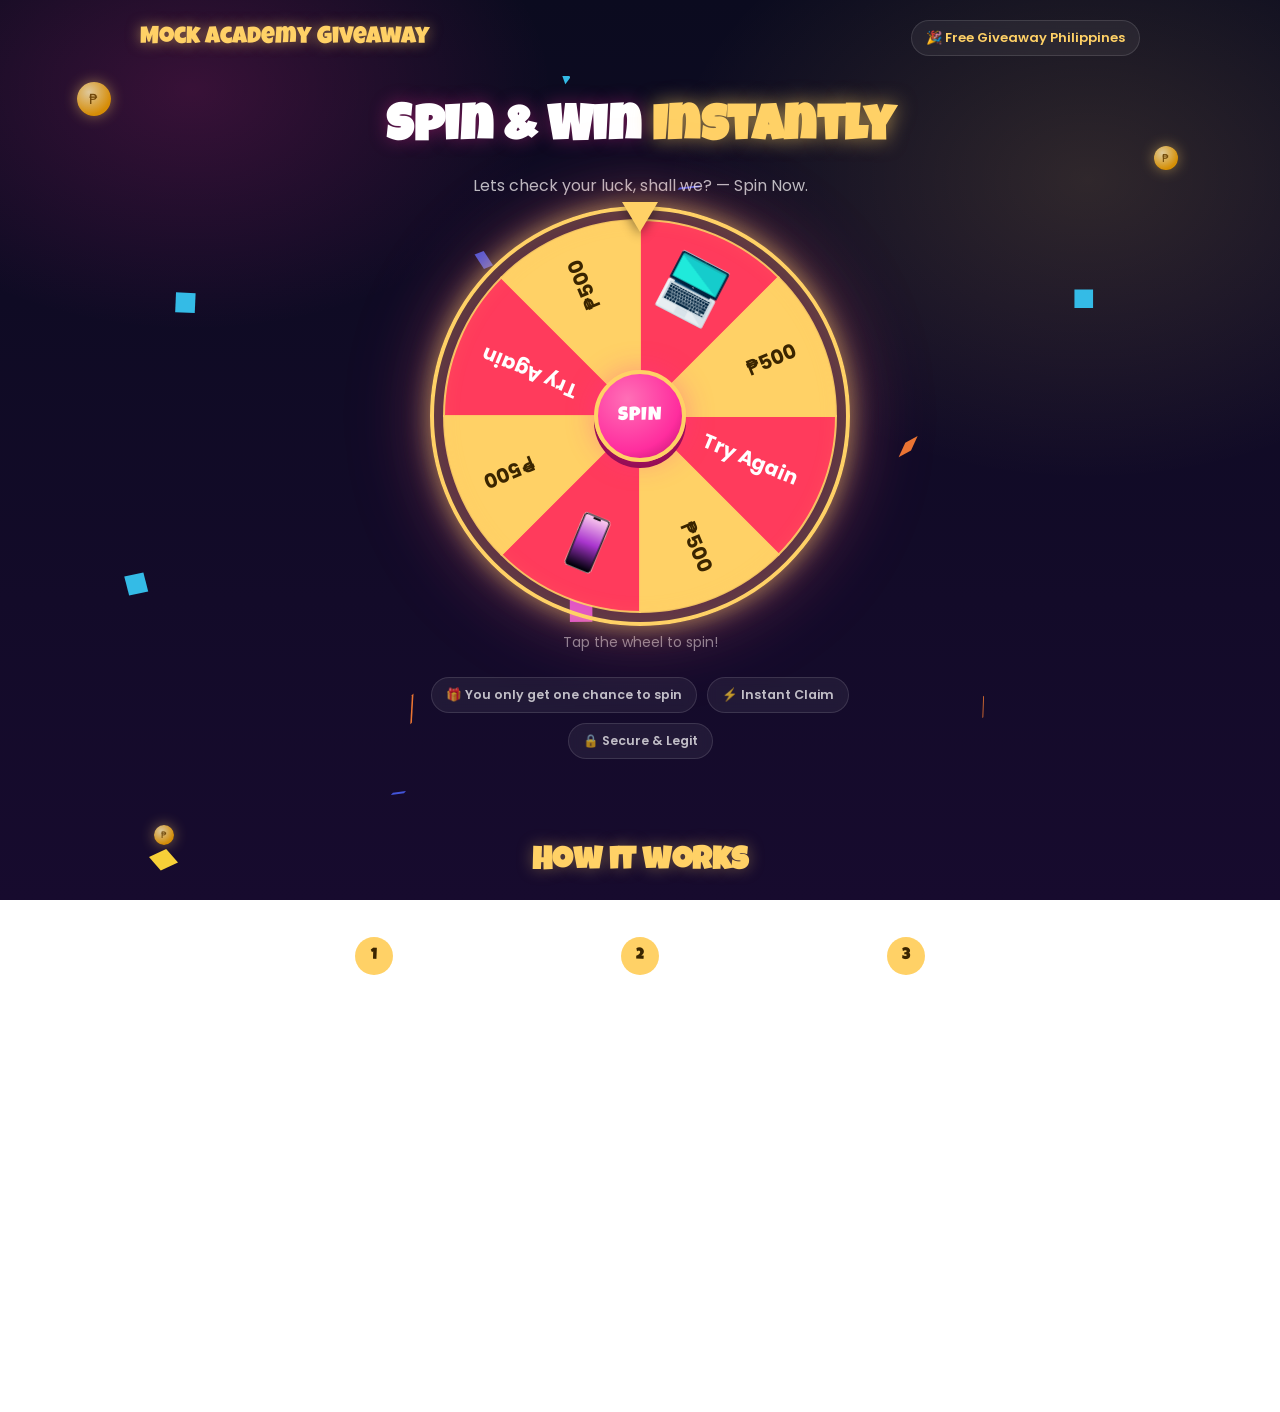
==== commit 3d63a85b: "interface change" ====
--- a/index.html
+++ b/index.html
@@ -1,11 +1,43 @@
 <!DOCTYPE html>
 <html lang="en">
+
 <head>
-<meta charset="UTF-8">
-<meta name="viewport" content="width=device-width, initial-scale=1.0">
-<title>Spin & Win — ₱200 Welcome Bonus</title>
+  <meta charset="UTF-8">
+  <meta name="viewport" content="width=device-width, initial-scale=1.0">
+  <title>Spin & Win — ₱500 Welcome Bonus</title>
 
-<!--
+<!-- SEO Meta Tags -->
+<meta name="description" content="Spin the wheel and claim your ₱500 welcome bonus — free daily giveaway for Philippines users. No purchase necessary.">
+<link rel="canonical" href="https://yourdomain.com/spin-win">
+<meta name="robots" content="index, follow">
+
+<!-- Open Graph / Facebook -->
+<meta property="og:title" content="Spin & Win — ₱500 Welcome Bonus">
+<meta property="og:description" content="Free daily giveaway — spin to win a ₱500 bonus.">
+<meta property="og:image" content="https://yourdomain.com/og-image.jpg">
+<meta property="og:url" content="https://yourdomain.com/spin-win">
+<meta property="og:type" content="website">
+<meta property="og:locale" content="en_PH">
+
+<!-- Twitter Card -->
+<meta name="twitter:card" content="summary_large_image">
+<meta name="twitter:title" content="Spin & Win — ₱500 Welcome Bonus">
+<meta name="twitter:description" content="Free daily giveaway — spin to win a ₱500 bonus.">
+<meta name="twitter:image" content="https://yourdomain.com/og-image.jpg">
+
+<!-- Favicon -->
+<link rel="icon" type="image/png" href="./img/peso.png" sizes="32x32">
+
+<!-- Structured Data -->
+<script type="application/ld+json">
+{
+  "@context": "https://schema.org",
+  "@type": "Organization",
+  "name": "Mock Academy",
+  "url": "https://yourdomain.com"
+}
+</script>
+  <!--
   ============================================================
   Three files: index.html (this file), style.css, script.js
   All settings you'll actually want to change — redirect URL,
@@ -14,104 +46,115 @@
   ============================================================
 -->
 
-<link rel="preconnect" href="https://fonts.googleapis.com">
-<link rel="preconnect" href="https://fonts.gstatic.com" crossorigin>
-<link href="https://fonts.googleapis.com/css2?family=Luckiest+Guy&family=Poppins:wght@400;500;600;700&display=swap" rel="stylesheet">
-<link rel="stylesheet" href="style.css">
+  <link rel="preconnect" href="https://fonts.googleapis.com">
+  <link rel="preconnect" href="https://fonts.gstatic.com" crossorigin>
+  <link href="https://fonts.googleapis.com/css2?family=Luckiest+Guy&family=Poppins:wght@400;500;600;700&display=swap"
+    rel="stylesheet">
+  <link rel="stylesheet" href="style.css">
 </head>
+
 <body>
 
-<header class="site-header">
-  <div class="container">
-    <div class="wordmark">Spin<span>Win</span></div>
-    <div class="badge-pill">🎉 New Player Bonus</div>
+  <header class="site-header">
+    <div class="container">
+      <div class="wordmark">Mock Academy Giveaway</span></div>
+      <div class="badge-pill">🎉 Free Giveaway Philippines</div>
+    </div>
+  </header>
+
+  <main>
+    <section class="hero">
+      <div class="coin c1">₱</div>
+      <div class="coin c2">₱</div>
+      <div class="coin c3">₱</div>
+
+      <div class="container">
+        <h1><span id="heroHeadlinePlain">Spin & Win </span><span class="accent" id="heroHeadlineAccent">Instantly</span>
+        </h1>
+        <p class="sub" id="heroSub">Lets check your luck, shall we? — Spin Now.</p>
+
+        <div class="wheel-stage">
+          <div class="wheel-wrap" id="wheelWrap">
+            <div class="wheel-ring" aria-hidden="true"></div>
+            <canvas id="wheel" aria-label="Prize wheel"></canvas>
+            <div class="pointer" aria-hidden="true"></div>
+            <button class="spin-btn" id="spinBtn">SPIN</button>
+          </div>
+          <p class="spin-hint" id="spinHint">Tap the wheel to spin!</p>
+        </div>
+
+        <div class="trust-row">
+          <span class="trust-chip">🎁 You only get one chance to spin</span>
+          <span class="trust-chip">⚡ Instant Claim</span>
+          <span class="trust-chip">🔒 Secure &amp; Legit</span>
+        </div>
+      </div>
+    </section>
+
+    <section class="how">
+      <div class="container">
+        <h2>How it works</h2>
+        <ol class="steps">
+          <li>
+            <div class="step-num">1</div>
+            <h4>Spin the wheel</h4>
+            <p>One tap, no sign-up needed to play.</p>
+          </li>
+          <li>
+            <div class="step-num">2</div>
+            <h4>Reveal your gift</h4>
+            <p>The wheel can land on Iphone, Laptop or a ₱500 prize.</p>
+          </li>
+          <li>
+            <div class="step-num">3</div>
+            <h4>Claim instantly</h4>
+            <p>Enter your details and you're done.</p>
+          </li>
+        </ol>
+      </div>
+    </section>
+
+    <footer>
+      <p>MockAcademy is owned and operated by PB Group Holding Limitada (Registration number: 3-102-931594), registered
+        address: Province 01 San Jose, Canton 01 San Jose, Carmen District, Escalante Neighborhood, Seventh Avenue,
+        29St, 29th Building, AG Corporate Center. Contact us at services@mockacademy.com. MockAcademy is licensed and
+        regulated by the Government of the Autonomous Island of Anjouan, Union of Comoros and operates under License No.
+        ALSI-20w508017-F11. MockAcademy has passed all regulatory compliance and is legally authorized to conduct gaming
+        operations for any and all games of chance and wagering.</p>
+      <p>18+ only. Please play responsibly. Terms &amp; Conditions apply.</p>
+      <p>&copy; <span id="year"></span> MockAcademy</p>
+    </footer>
+  </main>
+
+  <div class="modal-overlay" id="modalOverlay">
+    <div class="modal-card">
+      <canvas id="confettiCanvas"></canvas>
+      <button class="modal-close" id="modalClose" aria-label="Close">&times;</button>
+      <p class="modal-kicker" id="modalKicker">Congratulations!</p>
+      <p class="modal-prize" id="modalPrize">₱500</p>
+      <p class="modal-msg" id="modalMessage">You've won a ₱500 Bonus. Enter your details below to claim it
+        instantly.</p>
+
+      <form class="claim-form" id="claimForm" novalidate>
+        <div>
+          <label for="nameInput">Full name</label>
+          <input id="nameInput" type="text" placeholder="Juan Dela Cruz" autocomplete="name">
+          <p class="field-error" id="nameError"></p>
+        </div>
+        <div>
+          <label for="mobileInput">Mobile number</label>
+          <input id="mobileInput" type="tel" placeholder="09XX XXX XXXX" autocomplete="tel">
+          <p class="field-error" id="mobileError"></p>
+        </div>
+        <button type="submit" class="claim-cta" id="claimBtn">Claim ₱500 Now</button>
+      </form>
+
+      <p class="modal-fine">By claiming this bonus you agree to our Terms &amp; Conditions. 18+ only. Please gamble
+        responsibly.</p>
+    </div>
   </div>
-</header>
 
-<main>
-  <section class="hero">
-    <div class="coin c1">₱</div>
-    <div class="coin c2">₱</div>
-    <div class="coin c3">₱</div>
+  <script src="script.js"></script>
+</body>
 
-    <div class="container">
-      <h1><span id="heroHeadlinePlain">Spin & Win </span><span class="accent" id="heroHeadlineAccent">Instantly</span></h1>
-      <p class="sub" id="heroSub">Every new player wins ₱200 — spin now to reveal your bonus.</p>
-
-      <div class="wheel-stage">
-        <div class="wheel-wrap" id="wheelWrap">
-          <div class="wheel-ring" aria-hidden="true"></div>
-          <canvas id="wheel" aria-label="Prize wheel"></canvas>
-          <div class="pointer" aria-hidden="true"></div>
-          <button class="spin-btn" id="spinBtn">SPIN</button>
-        </div>
-        <p class="spin-hint" id="spinHint">Tap the wheel to spin!</p>
-      </div>
-
-      <div class="trust-row">
-        <span class="trust-chip">🎁 Every Spin Wins</span>
-        <span class="trust-chip">⚡ Instant Claim</span>
-        <span class="trust-chip">🔒 Secure &amp; Private</span>
-      </div>
-    </div>
-  </section>
-
-  <section class="how">
-    <div class="container">
-      <h2>How it works</h2>
-      <ol class="steps">
-        <li>
-          <div class="step-num">1</div>
-          <h4>Spin the wheel</h4>
-          <p>One tap, no sign-up needed to play.</p>
-        </li>
-        <li>
-          <div class="step-num">2</div>
-          <h4>Reveal your bonus</h4>
-          <p>Every spin lands on the same great prize.</p>
-        </li>
-        <li>
-          <div class="step-num">3</div>
-          <h4>Claim instantly</h4>
-          <p>Enter your details and you're done.</p>
-        </li>
-      </ol>
-    </div>
-  </section>
-
-  <footer>
-    <p>Placeholder promo — replace with your real terms, license/registration details, and promo dates before publishing.</p>
-    <p>18+ only. Please play responsibly. Terms &amp; Conditions apply.</p>
-    <p>&copy; <span id="year"></span> SpinWin</p>
-  </footer>
-</main>
-
-<div class="modal-overlay" id="modalOverlay">
-  <div class="modal-card">
-    <canvas id="confettiCanvas"></canvas>
-    <button class="modal-close" id="modalClose" aria-label="Close">&times;</button>
-    <p class="modal-kicker" id="modalKicker">Congratulations!</p>
-    <p class="modal-prize" id="modalPrize">₱200</p>
-    <p class="modal-msg" id="modalMessage">You've won a ₱200 Welcome Bonus. Enter your details below to claim it instantly.</p>
-
-    <form class="claim-form" id="claimForm" novalidate>
-      <div>
-        <label for="nameInput">Full name</label>
-        <input id="nameInput" type="text" placeholder="Juan Dela Cruz" autocomplete="name">
-        <p class="field-error" id="nameError"></p>
-      </div>
-      <div>
-        <label for="mobileInput">Mobile number</label>
-        <input id="mobileInput" type="tel" placeholder="09XX XXX XXXX" autocomplete="tel">
-        <p class="field-error" id="mobileError"></p>
-      </div>
-      <button type="submit" class="claim-cta" id="claimBtn">Claim ₱200 Now</button>
-    </form>
-
-    <p class="modal-fine">By claiming this bonus you agree to our Terms &amp; Conditions. 18+ only. Please gamble responsibly.</p>
-  </div>
-</div>
-
-<script src="script.js"></script>
-</body>
-</html>
+</html>
--- a/style.css
+++ b/style.css
@@ -3,440 +3,554 @@
    Palette lives here as CSS variables — change these to restyle
    the whole page without touching layout rules below.
    ============================================================ */
-:root{
+:root {
   --bg-deep: #0B0B1F;
   --bg-deep-2: #170B2E;
-  --surface: rgba(255,255,255,0.06);
-  --surface-border: rgba(255,255,255,0.12);
+  --surface: rgba(255, 255, 255, 0.06);
+  --surface-border: rgba(255, 255, 255, 0.12);
   --gold: #FFD166;
   --gold-deep: #F4A300;
   --red: #FF3B5C;
   --magenta: #FF2D9E;
   --cyan: #2FE6E6;
   --white: #FFFFFF;
-  --text-soft: rgba(255,255,255,0.72);
-  --text-faint: rgba(255,255,255,0.5);
-  --shadow-glow-gold: 0 0 28px rgba(255,209,102,0.45);
-  --shadow-glow-magenta: 0 0 28px rgba(255,45,158,0.35);
+  --text-soft: rgba(255, 255, 255, 0.72);
+  --text-faint: rgba(255, 255, 255, 0.5);
+  --shadow-glow-gold: 0 0 28px rgba(255, 209, 102, 0.45);
+  --shadow-glow-magenta: 0 0 28px rgba(255, 45, 158, 0.35);
   --radius-lg: 26px;
   --radius-md: 16px;
 }
 
-*{ box-sizing:border-box; }
-
-html{ scroll-behavior:smooth; }
-
-body{
-  margin:0;
-  min-height:100vh;
-  font-family:'Poppins', sans-serif;
-  color:var(--white);
+* {
+  box-sizing: border-box;
+}
+
+html {
+  scroll-behavior: smooth;
+}
+
+body {
+  margin: 0;
+  min-height: 100vh;
+  font-family: 'Poppins', sans-serif;
+  color: var(--white);
   background:
-    radial-gradient(600px 400px at 15% 10%, rgba(255,45,158,0.18), transparent 60%),
-    radial-gradient(700px 500px at 85% 20%, rgba(255,209,102,0.14), transparent 60%),
+    radial-gradient(600px 400px at 15% 10%, rgba(255, 45, 158, 0.18), transparent 60%),
+    radial-gradient(700px 500px at 85% 20%, rgba(255, 209, 102, 0.14), transparent 60%),
     linear-gradient(180deg, var(--bg-deep) 0%, var(--bg-deep-2) 100%);
-  background-attachment:fixed;
-  -webkit-font-smoothing:antialiased;
-  overflow-x:hidden;
-}
-
-h1,h2,h3,.display{
-  font-family:'Luckiest Guy', cursive;
-  margin:0;
-  line-height:1.15;
-  letter-spacing:0.5px;
-}
-
-p{ margin:0; }
-button{ font-family:inherit; cursor:pointer; }
-
-:focus-visible{
-  outline:3px solid var(--cyan);
-  outline-offset:3px;
-}
-
-.container{
-  max-width:1040px;
-  margin:0 auto;
-  padding:0 20px;
+  background-attachment: fixed;
+  -webkit-font-smoothing: antialiased;
+  overflow-x: hidden;
+}
+
+h1,
+h2,
+h3,
+.display {
+  font-family: 'Luckiest Guy', cursive;
+  margin: 0;
+  line-height: 1.15;
+  letter-spacing: 0.5px;
+}
+
+main {
+  background-repeat: no-repeat;
+  background-position: center center;
+  background-size: cover;
+  background-attachment: fixed;
+  background-image: url("./img/theme-2560-confetti.svg");
+}
+
+p {
+  margin: 0;
+}
+
+button {
+  font-family: inherit;
+  cursor: pointer;
+}
+
+:focus-visible {
+  outline: 3px solid var(--cyan);
+  outline-offset: 3px;
+}
+
+.container {
+  max-width: 1040px;
+  margin: 0 auto;
+  padding: 0 20px;
 }
 
 /* ---------- Header ---------- */
-.site-header{
-  padding:20px 0;
-}
-.site-header .container{
-  display:flex;
-  align-items:center;
-  justify-content:space-between;
-  gap:14px;
-  flex-wrap:wrap;
-}
-.wordmark{
-  font-family:'Luckiest Guy', cursive;
-  font-size:24px;
-  color:var(--gold);
-  text-shadow:0 0 14px rgba(255,209,102,0.55);
-}
-.badge-pill{
-  background:var(--surface);
-  border:1px solid var(--surface-border);
-  color:var(--gold);
-  font-size:13px;
-  font-weight:600;
-  padding:7px 14px;
-  border-radius:999px;
-  backdrop-filter:blur(6px);
+.site-header {
+  padding: 20px 0;
+}
+
+.site-header .container {
+  display: flex;
+  align-items: center;
+  justify-content: space-between;
+  gap: 14px;
+  flex-wrap: wrap;
+}
+
+.wordmark {
+  font-family: 'Luckiest Guy', cursive;
+  font-size: 24px;
+  color: var(--gold);
+  text-shadow: 0 0 14px rgba(255, 209, 102, 0.55);
+}
+
+.badge-pill {
+  background: var(--surface);
+  border: 1px solid var(--surface-border);
+  color: var(--gold);
+  font-size: 13px;
+  font-weight: 600;
+  padding: 7px 14px;
+  border-radius: 999px;
+  backdrop-filter: blur(6px);
 }
 
 /* ---------- Hero ---------- */
-.hero{
-  padding:26px 0 30px;
-  text-align:center;
-  position:relative;
-}
-.hero h1{
-  font-size:clamp(30px, 6vw, 50px);
-  color:var(--white);
-  text-shadow:0 0 18px rgba(255,45,158,0.35);
-  max-width:600px;
-  margin:0 auto;
-}
-.hero h1 .accent{
-  color:var(--gold);
-  text-shadow:0 0 20px rgba(255,209,102,0.6);
-}
-.hero .sub{
-  max-width:440px;
-  margin:14px auto 0;
-  font-size:16px;
-  color:var(--text-soft);
-  line-height:1.55;
+.hero {
+  padding: 26px 0 30px;
+  text-align: center;
+  position: relative;
+}
+
+.hero h1 {
+  font-size: clamp(30px, 6vw, 50px);
+  color: var(--white);
+  text-shadow: 0 0 18px rgba(255, 45, 158, 0.35);
+  max-width: 600px;
+  margin: 0 auto;
+}
+
+.hero h1 .accent {
+  color: var(--gold);
+  text-shadow: 0 0 20px rgba(255, 209, 102, 0.6);
+}
+
+.hero .sub {
+  max-width: 440px;
+  margin: 14px auto 0;
+  font-size: 16px;
+  color: var(--text-soft);
+  line-height: 1.55;
 }
 
 /* floating decorative coins */
-.coin{
-  position:absolute;
-  width:34px;
-  height:34px;
-  border-radius:50%;
-  background:radial-gradient(circle at 35% 30%, #FFE9AE, var(--gold-deep) 70%);
-  display:flex;
-  align-items:center;
-  justify-content:center;
-  font-family:'Luckiest Guy', cursive;
-  font-size:14px;
-  color:#7A4E00;
-  box-shadow:0 0 14px rgba(255,209,102,0.55);
-  opacity:0.85;
-  animation:float 5s ease-in-out infinite;
-  pointer-events:none;
-}
-.coin.c1{ top:6px; left:6%; animation-delay:0s; }
-.coin.c2{ top:70px; right:8%; width:24px; height:24px; font-size:11px; animation-delay:1.2s; }
-.coin.c3{ bottom:-10px; left:12%; width:20px; height:20px; font-size:9px; animation-delay:2.4s; }
-
-@keyframes float{
-  0%,100%{ transform:translateY(0); }
-  50%{ transform:translateY(-14px); }
+.coin {
+  position: absolute;
+  width: 34px;
+  height: 34px;
+  border-radius: 50%;
+  background: radial-gradient(circle at 35% 30%, #FFE9AE, var(--gold-deep) 70%);
+  display: flex;
+  align-items: center;
+  justify-content: center;
+  font-family: 'Luckiest Guy', cursive;
+  font-size: 14px;
+  color: #7A4E00;
+  box-shadow: 0 0 14px rgba(255, 209, 102, 0.55);
+  opacity: 0.85;
+  animation: float 5s ease-in-out infinite;
+  pointer-events: none;
+}
+
+.coin.c1 {
+  top: 6px;
+  left: 6%;
+  animation-delay: 0s;
+}
+
+.coin.c2 {
+  top: 70px;
+  right: 8%;
+  width: 24px;
+  height: 24px;
+  font-size: 11px;
+  animation-delay: 1.2s;
+}
+
+.coin.c3 {
+  bottom: -10px;
+  left: 12%;
+  width: 20px;
+  height: 20px;
+  font-size: 9px;
+  animation-delay: 2.4s;
+}
+
+@keyframes float {
+
+  0%,
+  100% {
+    transform: translateY(0);
+  }
+
+  50% {
+    transform: translateY(-14px);
+  }
 }
 
 /* ---------- Wheel ---------- */
-.wheel-stage{
-  margin:18px auto 0;
-  position:relative;
-  width:min(400px, 88vw);
-}
-.wheel-wrap{
-  position:relative;
-  width:100%;
-  aspect-ratio:1/1;
-  margin:0 auto;
-  filter:drop-shadow(0 0 40px rgba(255,45,158,0.3)) drop-shadow(0 0 18px rgba(255,209,102,0.25));
-}
-.wheel-ring{
-  position:absolute;
-  inset:-10px;
-  border-radius:50%;
-  border:4px solid var(--gold);
-  box-shadow:0 0 24px rgba(255,209,102,0.55), inset 0 0 24px rgba(255,209,102,0.25);
-  pointer-events:none;
-}
-.wheel-wrap canvas{
-  width:100%;
-  height:100%;
-  display:block;
-  border-radius:50%;
-}
-
-.pointer{
-  position:absolute;
-  top:-14px;
-  left:50%;
-  width:0;
-  height:0;
-  transform:translateX(-50%);
-  border-left:18px solid transparent;
-  border-right:18px solid transparent;
-  border-top:30px solid var(--gold);
-  filter:drop-shadow(0 3px 6px rgba(0,0,0,0.45));
-  z-index:6;
-}
-
-.spin-btn{
-  position:absolute;
-  top:50%;
-  left:50%;
-  transform:translate(-50%,-50%);
-  width:92px;
-  height:92px;
-  border-radius:50%;
-  background:radial-gradient(circle at 35% 30%, #FF6FB6, var(--magenta) 65%, #B8106A 100%);
-  color:var(--white);
-  border:4px solid var(--gold);
-  box-shadow:var(--shadow-glow-magenta), 0 6px 0 #8A0A4E;
-  font-family:'Luckiest Guy', cursive;
-  font-weight:400;
-  font-size:19px;
-  letter-spacing:1px;
-  z-index:4;
-  display:flex;
-  align-items:center;
-  justify-content:center;
-  transition:transform 0.15s ease, box-shadow 0.15s ease;
-  animation:pulse 2.2s ease-in-out infinite;
-}
-.spin-btn:hover:not(:disabled){ transform:translate(-50%,-50%) scale(1.06); }
-.spin-btn:active:not(:disabled){ transform:translate(-50%,-50%) scale(0.95); }
-.spin-btn:disabled{
-  background:#5A5A6E;
-  border-color:#7A7A8E;
-  box-shadow:none;
-  cursor:not-allowed;
-  animation:none;
-}
-
-@keyframes pulse{
-  0%,100%{ box-shadow:var(--shadow-glow-magenta), 0 6px 0 #8A0A4E; }
-  50%{ box-shadow:0 0 40px rgba(255,45,158,0.65), 0 6px 0 #8A0A4E; }
-}
-
-.spin-hint{
-  text-align:center;
-  margin-top:16px;
-  font-size:14px;
-  color:var(--text-faint);
-  min-height:20px;
+.wheel-stage {
+  margin: 18px auto 0;
+  position: relative;
+  width: min(400px, 88vw);
+}
+
+.wheel-wrap {
+  position: relative;
+  width: 100%;
+  aspect-ratio: 1/1;
+  margin: 0 auto;
+  filter: drop-shadow(0 0 40px rgba(255, 45, 158, 0.3)) drop-shadow(0 0 18px rgba(255, 209, 102, 0.25));
+}
+
+.wheel-ring {
+  position: absolute;
+  inset: -10px;
+  border-radius: 50%;
+  border: 4px solid var(--gold);
+  box-shadow: 0 0 24px rgba(255, 209, 102, 0.55), inset 0 0 24px rgba(255, 209, 102, 0.25);
+  pointer-events: none;
+}
+
+.wheel-wrap canvas {
+  width: 100%;
+  height: 100%;
+  display: block;
+  border-radius: 50%;
+}
+
+.pointer {
+  position: absolute;
+  top: -14px;
+  left: 50%;
+  width: 0;
+  height: 0;
+  transform: translateX(-50%);
+  border-left: 18px solid transparent;
+  border-right: 18px solid transparent;
+  border-top: 30px solid var(--gold);
+  filter: drop-shadow(0 3px 6px rgba(0, 0, 0, 0.45));
+  z-index: 6;
+}
+
+.spin-btn {
+  position: absolute;
+  top: 50%;
+  left: 50%;
+  transform: translate(-50%, -50%);
+  width: 92px;
+  height: 92px;
+  border-radius: 50%;
+  background: radial-gradient(circle at 35% 30%, #FF6FB6, var(--magenta) 65%, #B8106A 100%);
+  color: var(--white);
+  border: 4px solid var(--gold);
+  box-shadow: var(--shadow-glow-magenta), 0 6px 0 #8A0A4E;
+  font-family: 'Luckiest Guy', cursive;
+  font-weight: 400;
+  font-size: 19px;
+  letter-spacing: 1px;
+  z-index: 4;
+  display: flex;
+  align-items: center;
+  justify-content: center;
+  transition: transform 0.15s ease, box-shadow 0.15s ease;
+  animation: pulse 2.2s ease-in-out infinite;
+}
+
+.spin-btn:hover:not(:disabled) {
+  transform: translate(-50%, -50%) scale(1.06);
+}
+
+.spin-btn:active:not(:disabled) {
+  transform: translate(-50%, -50%) scale(0.95);
+}
+
+.spin-btn:disabled {
+  background: #5A5A6E;
+  border-color: #7A7A8E;
+  box-shadow: none;
+  cursor: not-allowed;
+  animation: none;
+}
+
+@keyframes pulse {
+
+  0%,
+  100% {
+    box-shadow: var(--shadow-glow-magenta), 0 6px 0 #8A0A4E;
+  }
+
+  50% {
+    box-shadow: 0 0 40px rgba(255, 45, 158, 0.65), 0 6px 0 #8A0A4E;
+  }
+}
+
+.spin-hint {
+  text-align: center;
+  margin-top: 16px;
+  font-size: 14px;
+  color: var(--text-faint);
+  min-height: 20px;
 }
 
 /* ---------- Trust chips ---------- */
-.trust-row{
-  display:flex;
-  flex-wrap:wrap;
-  gap:10px;
-  justify-content:center;
-  margin:24px auto 46px;
-  max-width:520px;
-}
-.trust-chip{
-  font-size:12.5px;
-  font-weight:600;
-  color:var(--text-soft);
-  background:var(--surface);
-  border:1px solid var(--surface-border);
-  padding:8px 14px;
-  border-radius:999px;
-  backdrop-filter:blur(6px);
+.trust-row {
+  display: flex;
+  flex-wrap: wrap;
+  gap: 10px;
+  justify-content: center;
+  margin: 24px auto 46px;
+  max-width: 520px;
+}
+
+.trust-chip {
+  font-size: 12.5px;
+  font-weight: 600;
+  color: var(--text-soft);
+  background: var(--surface);
+  border: 1px solid var(--surface-border);
+  padding: 8px 14px;
+  border-radius: 999px;
+  backdrop-filter: blur(6px);
 }
 
 /* ---------- How it works ---------- */
-.how{
-  padding:10px 0 50px;
-}
-.how h2{
-  text-align:center;
-  font-size:clamp(24px,3.6vw,32px);
-  color:var(--gold);
-  margin-bottom:32px;
-  text-shadow:0 0 16px rgba(255,209,102,0.35);
-}
-.steps{
-  list-style:none;
-  margin:0 auto;
-  padding:0;
-  max-width:780px;
-  display:grid;
-  grid-template-columns:repeat(3,1fr);
-  gap:18px;
-}
-.steps li{
-  text-align:center;
-  background:var(--surface);
-  border:1px solid var(--surface-border);
-  border-radius:var(--radius-md);
-  padding:22px 16px;
-  backdrop-filter:blur(6px);
-}
-.step-num{
-  width:38px;
-  height:38px;
-  border-radius:50%;
-  background:var(--gold);
-  color:#3A2500;
-  display:flex;
-  align-items:center;
-  justify-content:center;
-  font-family:'Luckiest Guy', cursive;
-  font-size:16px;
-  margin:0 auto 12px;
-}
-.steps h4{
-  font-family:'Poppins', sans-serif;
-  font-weight:600;
-  font-size:15.5px;
-  margin-bottom:6px;
-}
-.steps p{
-  font-size:13.5px;
-  color:var(--text-faint);
-  line-height:1.5;
+.how {
+  padding: 10px 0 50px;
+}
+
+.how h2 {
+  text-align: center;
+  font-size: clamp(24px, 3.6vw, 32px);
+  color: var(--gold);
+  margin-bottom: 32px;
+  text-shadow: 0 0 16px rgba(255, 209, 102, 0.35);
+}
+
+.steps {
+  list-style: none;
+  margin: 0 auto;
+  padding: 0;
+  max-width: 780px;
+  display: grid;
+  grid-template-columns: repeat(3, 1fr);
+  gap: 18px;
+}
+
+.steps li {
+  text-align: center;
+  background: var(--surface);
+  border: 1px solid var(--surface-border);
+  border-radius: var(--radius-md);
+  padding: 22px 16px;
+  backdrop-filter: blur(6px);
+}
+
+.step-num {
+  width: 38px;
+  height: 38px;
+  border-radius: 50%;
+  background: var(--gold);
+  color: #3A2500;
+  display: flex;
+  align-items: center;
+  justify-content: center;
+  font-family: 'Luckiest Guy', cursive;
+  font-size: 16px;
+  margin: 0 auto 12px;
+}
+
+.steps h4 {
+  font-family: 'Poppins', sans-serif;
+  font-weight: 600;
+  font-size: 15.5px;
+  margin-bottom: 6px;
+}
+
+.steps p {
+  font-size: 13.5px;
+  color: var(--text-faint);
+  line-height: 1.5;
 }
 
 /* ---------- Footer ---------- */
-footer{
-  padding:20px 0 44px;
-  text-align:center;
-}
-footer p{
-  font-size:12px;
-  color:var(--text-faint);
-  max-width:520px;
-  margin:0 auto 6px;
-  line-height:1.6;
-}
-
-@media (max-width:560px){
-  .steps{ grid-template-columns:1fr; }
+footer {
+  padding: 20px 0 44px;
+  text-align: center;
+}
+
+footer p {
+  font-size: 12px;
+  color: var(--text-faint);
+  max-width: 520px;
+  margin: 0 auto 6px;
+  line-height: 1.6;
+}
+
+@media (max-width:560px) {
+  .steps {
+    grid-template-columns: 1fr;
+  }
 }
 
 /* ---------- Claim modal ---------- */
-.modal-overlay{
-  position:fixed;
-  inset:0;
-  background:rgba(6,4,18,0.72);
-  backdrop-filter:blur(4px);
-  display:none;
-  align-items:center;
-  justify-content:center;
-  z-index:50;
-  padding:18px;
-}
-.modal-overlay.open{ display:flex; }
-
-.modal-card{
-  position:relative;
-  width:100%;
-  max-width:380px;
-  background:linear-gradient(180deg, #1B1035 0%, #120A26 100%);
-  border:2px solid var(--gold);
-  border-radius:var(--radius-lg);
-  box-shadow:0 0 50px rgba(255,209,102,0.35);
-  padding:30px 24px 26px;
-  text-align:center;
-  overflow:hidden;
-}
-#confettiCanvas{
-  position:absolute;
-  inset:0;
-  pointer-events:none;
-}
-.modal-close{
-  position:absolute;
-  top:12px;
-  right:14px;
-  background:none;
-  border:none;
-  font-size:22px;
-  color:var(--text-faint);
-  line-height:1;
-  padding:4px;
-}
-.modal-kicker{
-  font-family:'Luckiest Guy', cursive;
-  font-size:22px;
-  color:var(--white);
-  margin-bottom:4px;
-  text-shadow:0 0 14px rgba(255,45,158,0.5);
-}
-.modal-prize{
-  font-family:'Luckiest Guy', cursive;
-  font-size:52px;
-  color:var(--gold);
-  text-shadow:0 0 24px rgba(255,209,102,0.65);
-  margin:6px 0 4px;
-}
-.modal-msg{
-  font-size:13.5px;
-  color:var(--text-soft);
-  max-width:290px;
-  margin:0 auto 20px;
-  line-height:1.55;
-}
-.claim-form{
-  display:flex;
-  flex-direction:column;
-  gap:12px;
-  text-align:left;
-}
-.claim-form label{
-  font-size:12.5px;
-  font-weight:600;
-  color:var(--text-soft);
-  margin-bottom:5px;
-  display:block;
-}
-.claim-form input{
-  width:100%;
-  font-family:'Poppins', sans-serif;
-  font-size:15px;
-  padding:12px 13px;
-  border-radius:10px;
-  border:1.5px solid var(--surface-border);
-  background:rgba(255,255,255,0.07);
-  color:var(--white);
-}
-.claim-form input::placeholder{ color:var(--text-faint); }
-.field-error{
-  color:var(--red);
-  font-size:12px;
-  font-weight:600;
-  margin-top:4px;
-  min-height:14px;
-}
-.claim-cta{
-  margin-top:6px;
-  font-family:'Luckiest Guy', cursive;
-  font-size:17px;
-  letter-spacing:0.5px;
-  padding:14px 18px;
-  border-radius:12px;
-  border:none;
-  background:linear-gradient(180deg, #FFE29A, var(--gold-deep));
-  color:#3A2500;
-  box-shadow:0 6px 0 #8A5A00, 0 0 24px rgba(255,209,102,0.5);
-  transition:transform 0.12s ease;
-}
-.claim-cta:hover{ transform:translateY(-1px); }
-.claim-cta:active{ transform:translateY(3px); box-shadow:0 2px 0 #8A5A00; }
-.modal-fine{
-  font-size:11px;
-  color:var(--text-faint);
-  margin-top:14px;
-  line-height:1.6;
-}
-
-@media (prefers-reduced-motion: reduce){
-  html{ scroll-behavior:auto; }
-  .coin{ animation:none; }
-  .spin-btn{ animation:none; }
-}
+.modal-overlay {
+  position: fixed;
+  inset: 0;
+  background: rgba(6, 4, 18, 0.72);
+  backdrop-filter: blur(4px);
+  display: none;
+  align-items: center;
+  justify-content: center;
+  z-index: 50;
+  padding: 18px;
+}
+
+.modal-overlay.open {
+  display: flex;
+}
+
+.modal-card {
+  position: relative;
+  width: 100%;
+  max-width: 380px;
+  background: linear-gradient(180deg, #1B1035 0%, #120A26 100%);
+  border: 2px solid var(--gold);
+  border-radius: var(--radius-lg);
+  box-shadow: 0 0 50px rgba(255, 209, 102, 0.35);
+  padding: 30px 24px 26px;
+  text-align: center;
+  overflow: hidden;
+}
+
+#confettiCanvas {
+  position: absolute;
+  inset: 0;
+  pointer-events: none;
+}
+
+.modal-close {
+  position: absolute;
+  top: 12px;
+  right: 14px;
+  background: none;
+  border: none;
+  font-size: 22px;
+  color: var(--text-faint);
+  line-height: 1;
+  padding: 4px;
+}
+
+.modal-kicker {
+  font-family: 'Luckiest Guy', cursive;
+  font-size: 22px;
+  color: var(--white);
+  margin-bottom: 4px;
+  text-shadow: 0 0 14px rgba(255, 45, 158, 0.5);
+}
+
+.modal-prize {
+  font-family: 'Luckiest Guy', cursive;
+  font-size: 52px;
+  color: var(--gold);
+  text-shadow: 0 0 24px rgba(255, 209, 102, 0.65);
+  margin: 6px 0 4px;
+}
+
+.modal-msg {
+  font-size: 13.5px;
+  color: var(--text-soft);
+  max-width: 290px;
+  margin: 0 auto 20px;
+  line-height: 1.55;
+}
+
+.claim-form {
+  display: flex;
+  flex-direction: column;
+  gap: 12px;
+  text-align: left;
+}
+
+.claim-form label {
+  font-size: 12.5px;
+  font-weight: 600;
+  color: var(--text-soft);
+  margin-bottom: 5px;
+  display: block;
+}
+
+.claim-form input {
+  width: 100%;
+  font-family: 'Poppins', sans-serif;
+  font-size: 15px;
+  padding: 12px 13px;
+  border-radius: 10px;
+  border: 1.5px solid var(--surface-border);
+  background: rgba(255, 255, 255, 0.07);
+  color: var(--white);
+}
+
+.claim-form input::placeholder {
+  color: var(--text-faint);
+}
+
+.field-error {
+  color: var(--red);
+  font-size: 12px;
+  font-weight: 600;
+  margin-top: 4px;
+  min-height: 14px;
+}
+
+.claim-cta {
+  margin-top: 6px;
+  font-family: 'Luckiest Guy', cursive;
+  font-size: 17px;
+  letter-spacing: 0.5px;
+  padding: 14px 18px;
+  border-radius: 12px;
+  border: none;
+  background: linear-gradient(180deg, #FFE29A, var(--gold-deep));
+  color: #3A2500;
+  box-shadow: 0 6px 0 #8A5A00, 0 0 24px rgba(255, 209, 102, 0.5);
+  transition: transform 0.12s ease;
+}
+
+.claim-cta:hover {
+  transform: translateY(-1px);
+}
+
+.claim-cta:active {
+  transform: translateY(3px);
+  box-shadow: 0 2px 0 #8A5A00;
+}
+
+.modal-fine {
+  font-size: 11px;
+  color: var(--text-faint);
+  margin-top: 14px;
+  line-height: 1.6;
+}
+
+@media (prefers-reduced-motion: reduce) {
+  html {
+    scroll-behavior: auto;
+  }
+
+  .coin {
+    animation: none;
+  }
+
+  .spin-btn {
+    animation: none;
+  }
+}
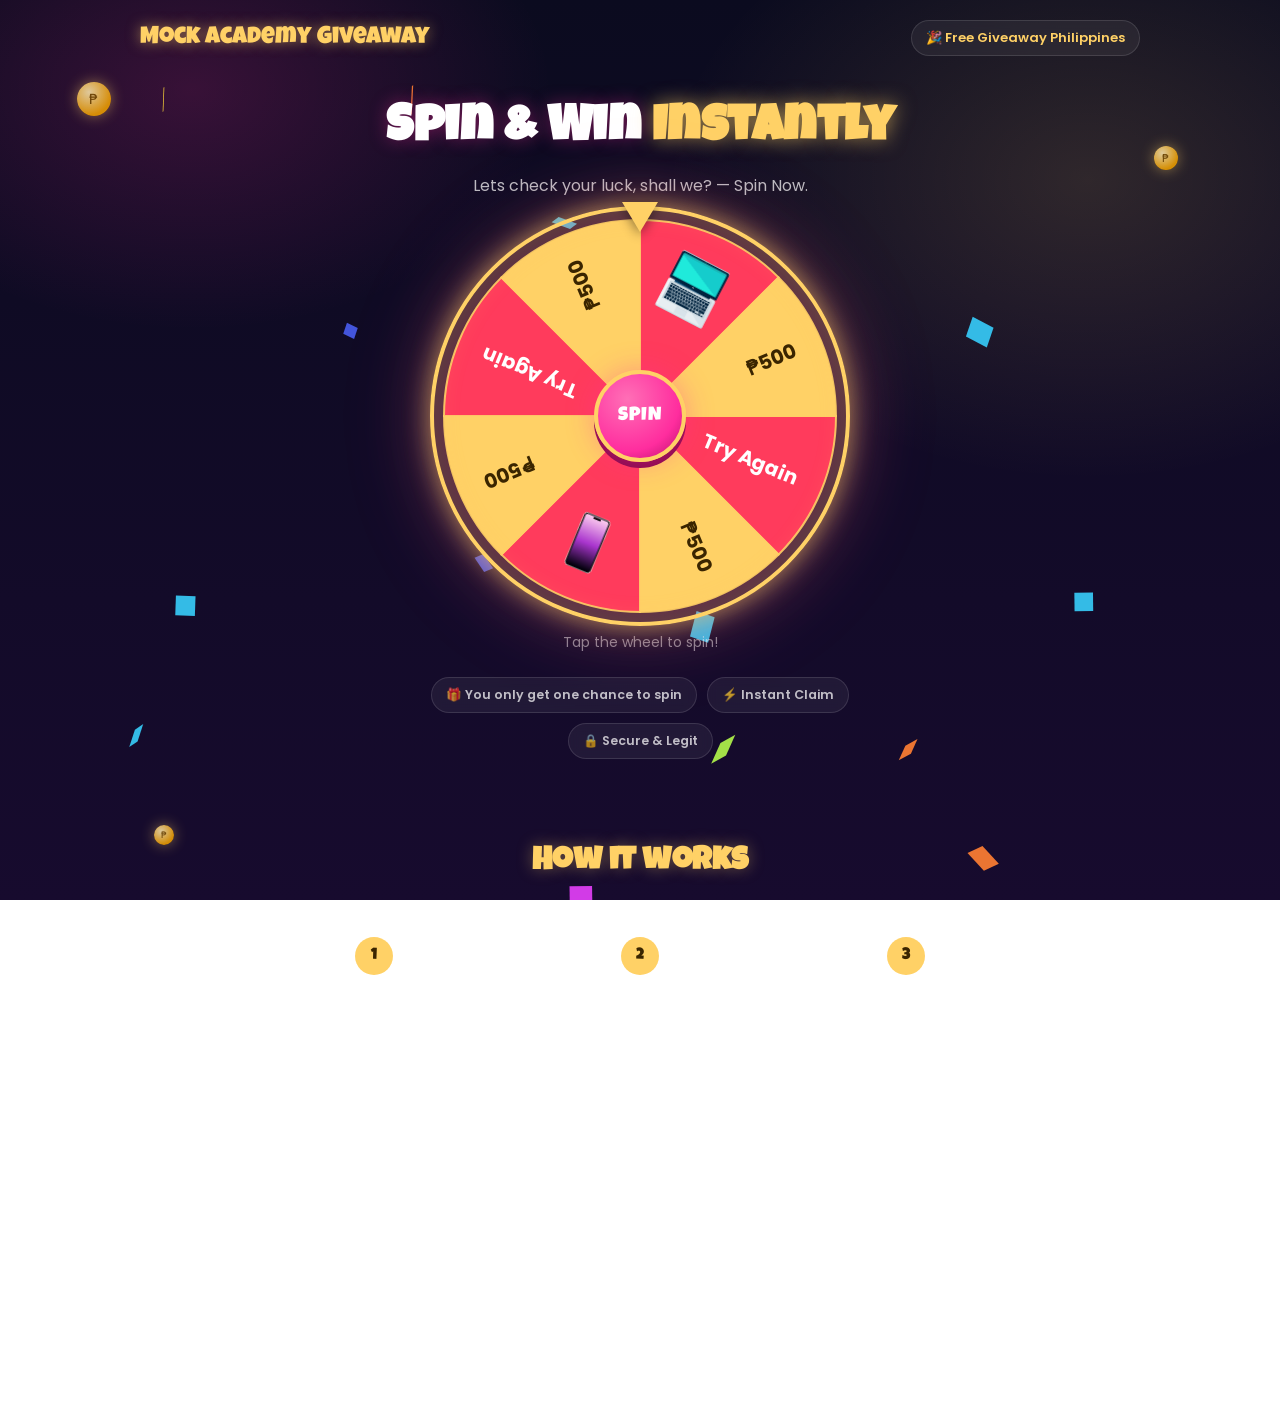
==== commit 208ea3f7: "seo changes" ====
--- a/index.html
+++ b/index.html
@@ -4,26 +4,26 @@
 <head>
   <meta charset="UTF-8">
   <meta name="viewport" content="width=device-width, initial-scale=1.0">
-  <title>Spin & Win — ₱500 Welcome Bonus</title>
+  <title>Mock Academy Giveaway Philippines [Lets check your luck]</title>
 
 <!-- SEO Meta Tags -->
-<meta name="description" content="Spin the wheel and claim your ₱500 welcome bonus — free daily giveaway for Philippines users. No purchase necessary.">
-<link rel="canonical" href="https://yourdomain.com/spin-win">
+<meta name="description" content="Spin & win exciting prizes with the Mock Academy Giveaway Philippines! Let's check your luck today">
+<link rel="canonical" href="https://mockacademy.co.uk/">
 <meta name="robots" content="index, follow">
 
 <!-- Open Graph / Facebook -->
 <meta property="og:title" content="Spin & Win — ₱500 Welcome Bonus">
-<meta property="og:description" content="Free daily giveaway — spin to win a ₱500 bonus.">
-<meta property="og:image" content="https://yourdomain.com/og-image.jpg">
-<meta property="og:url" content="https://yourdomain.com/spin-win">
+<meta property="og:description" content="Mock Academy Giveaway Philippines [Lets check your luck]">
+<meta property="og:image" content="https://mockacademy.co.uk/og-image.jpg">
+<meta property="og:url" content="https://mockacademy.co.uk/">
 <meta property="og:type" content="website">
 <meta property="og:locale" content="en_PH">
 
 <!-- Twitter Card -->
 <meta name="twitter:card" content="summary_large_image">
 <meta name="twitter:title" content="Spin & Win — ₱500 Welcome Bonus">
-<meta name="twitter:description" content="Free daily giveaway — spin to win a ₱500 bonus.">
-<meta name="twitter:image" content="https://yourdomain.com/og-image.jpg">
+<meta name="twitter:description" content="Mock Academy Giveaway Philippines [Lets check your luck]">
+<meta name="twitter:image" content="https://mockacademy.co.uk/og-image.jpg">
 
 <!-- Favicon -->
 <link rel="icon" type="image/png" href="./img/peso.png" sizes="32x32">
@@ -34,7 +34,7 @@
   "@context": "https://schema.org",
   "@type": "Organization",
   "name": "Mock Academy",
-  "url": "https://yourdomain.com"
+  "url": "https://mockacademy.co.uk/"
 }
 </script>
   <!--
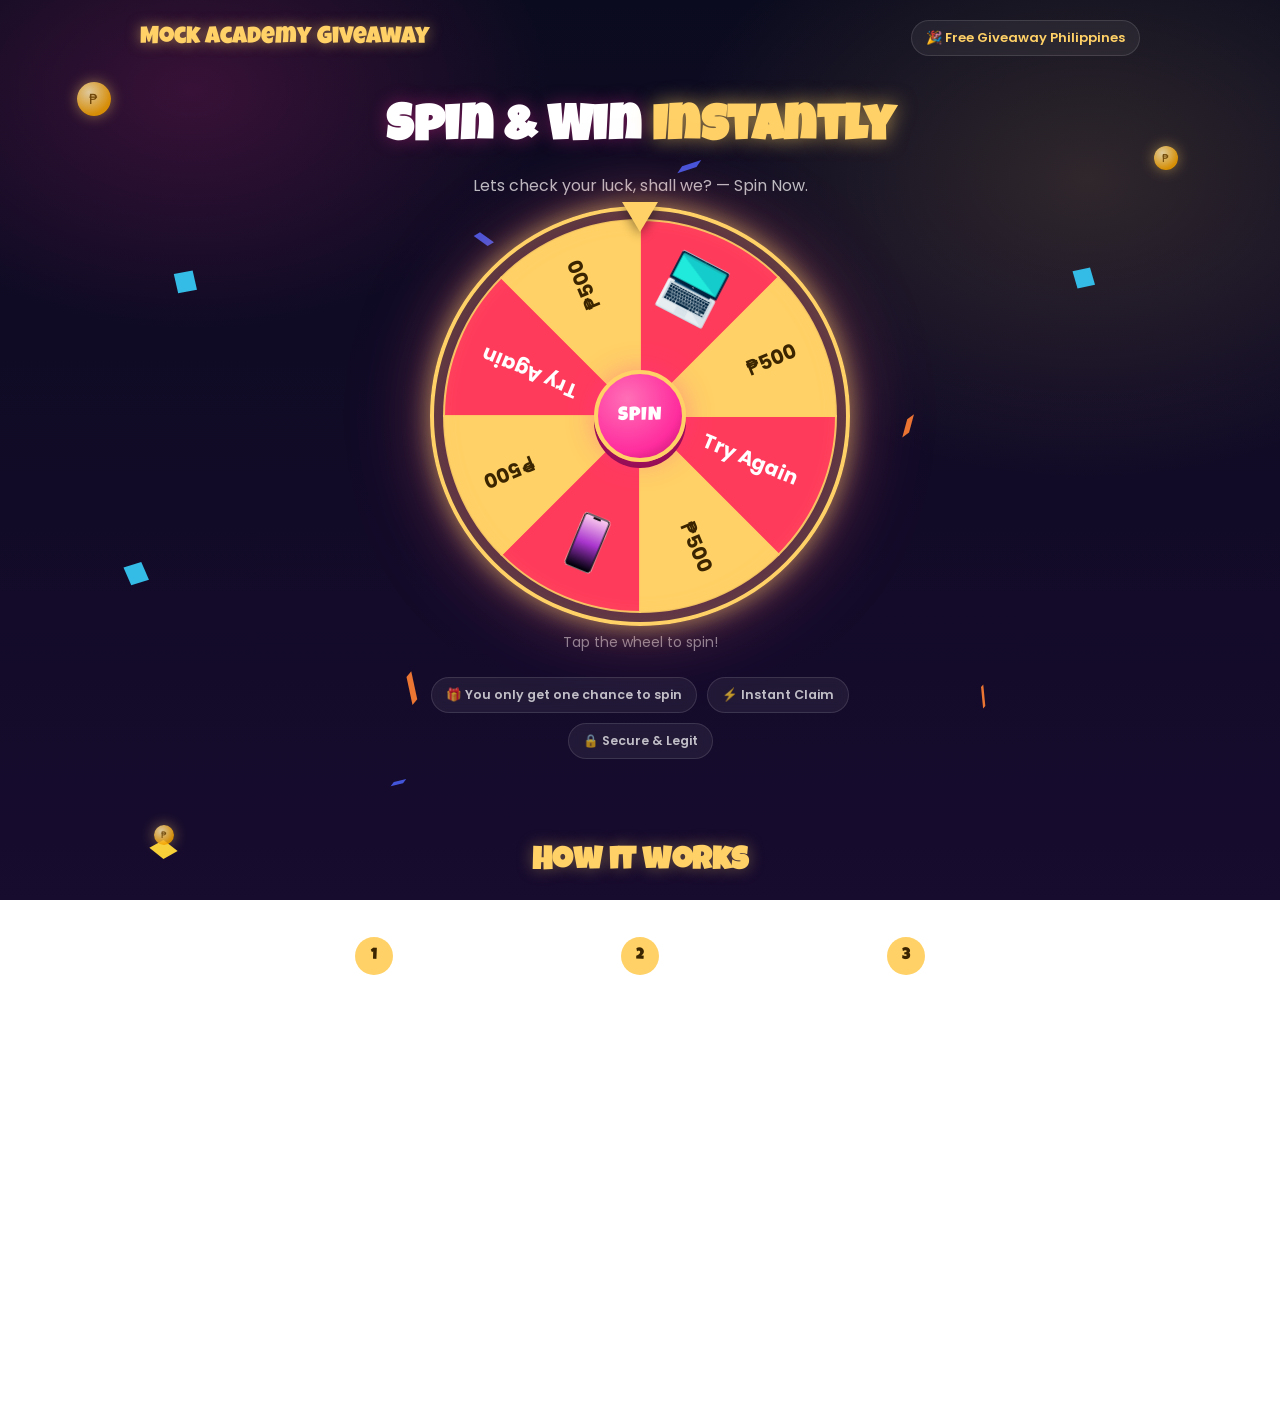
==== commit 61a0f07d: "seo changes 1.5" ====
--- a/index.html
+++ b/index.html
@@ -12,8 +12,8 @@
 <meta name="robots" content="index, follow">
 
 <!-- Open Graph / Facebook -->
-<meta property="og:title" content="Spin & Win — ₱500 Welcome Bonus">
-<meta property="og:description" content="Mock Academy Giveaway Philippines [Lets check your luck]">
+<meta property="og:title" content="Mock Academy Giveaway Philippines [Lets check your luck]">
+<meta property="og:description" content="Spin & win exciting prizes with the Mock Academy Giveaway Philippines! Let's check your luck today">
 <meta property="og:image" content="https://mockacademy.co.uk/og-image.jpg">
 <meta property="og:url" content="https://mockacademy.co.uk/">
 <meta property="og:type" content="website">
@@ -21,8 +21,8 @@
 
 <!-- Twitter Card -->
 <meta name="twitter:card" content="summary_large_image">
-<meta name="twitter:title" content="Spin & Win — ₱500 Welcome Bonus">
-<meta name="twitter:description" content="Mock Academy Giveaway Philippines [Lets check your luck]">
+<meta name="twitter:title" content="Mock Academy Giveaway Philippines [Lets check your luck]">
+<meta name="twitter:description" content="Spin & win exciting prizes with the Mock Academy Giveaway Philippines! Let's check your luck today">
 <meta name="twitter:image" content="https://mockacademy.co.uk/og-image.jpg">
 
 <!-- Favicon -->
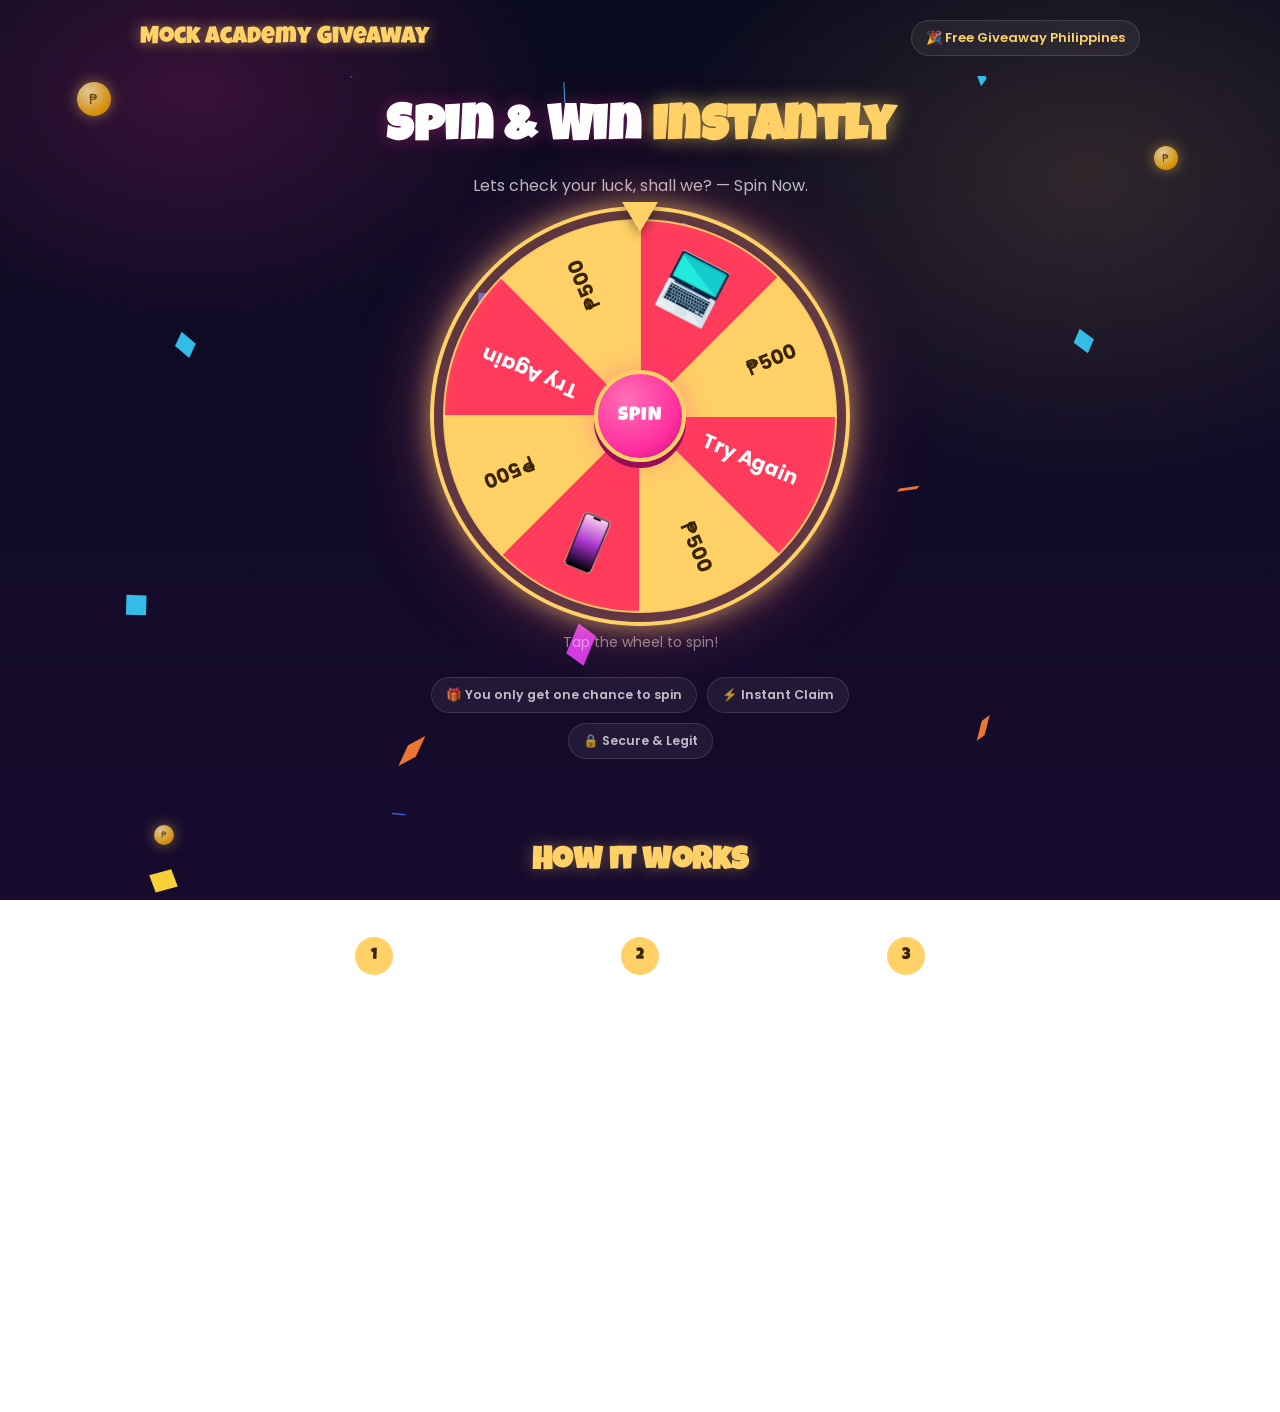
==== commit f046c9ac: "urls and script changes" ====
--- a/index.html
+++ b/index.html
@@ -156,5 +156,4 @@
 
   <script src="script.js"></script>
 </body>
-
 </html>
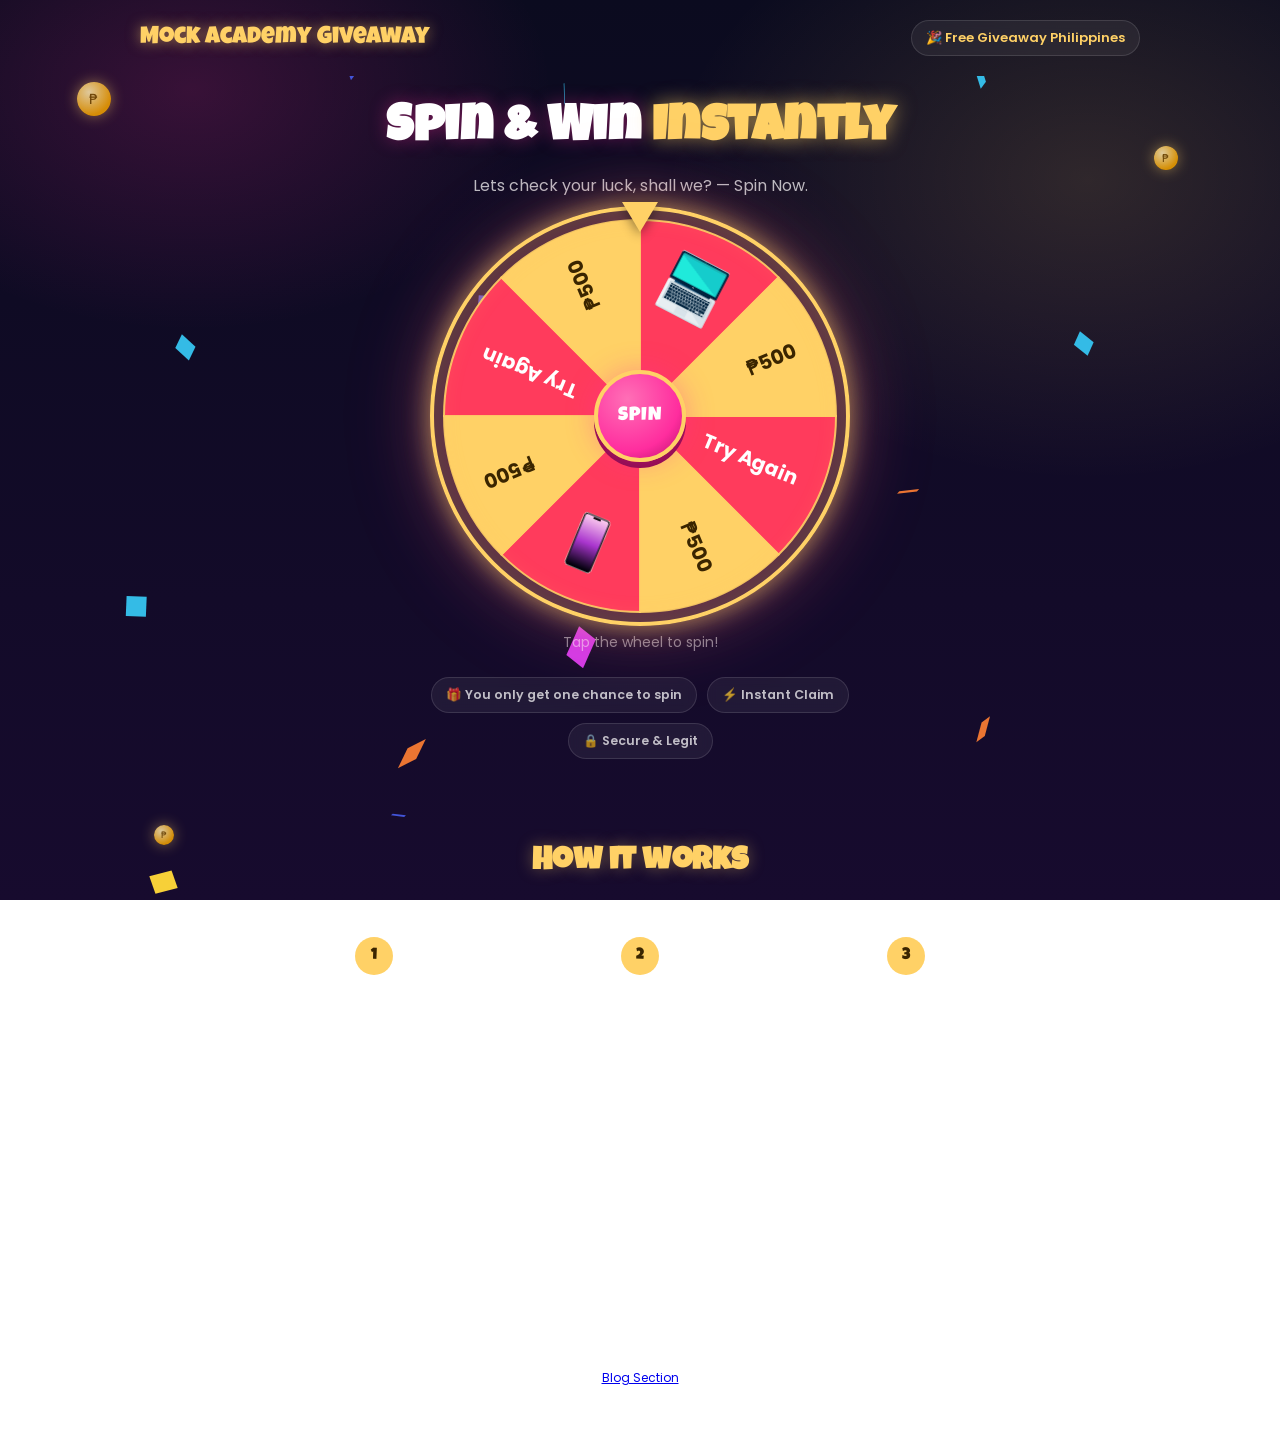
==== commit 783461ed: "cta" ====
--- a/index.html
+++ b/index.html
@@ -123,6 +123,7 @@
         operations for any and all games of chance and wagering.</p>
       <p>18+ only. Please play responsibly. Terms &amp; Conditions apply.</p>
       <p>&copy; <span id="year"></span> MockAcademy</p>
+      <p><a href="./blog/mock-academy-giveaway-philippines.html">Blog Section</a></p>
     </footer>
   </main>
 
